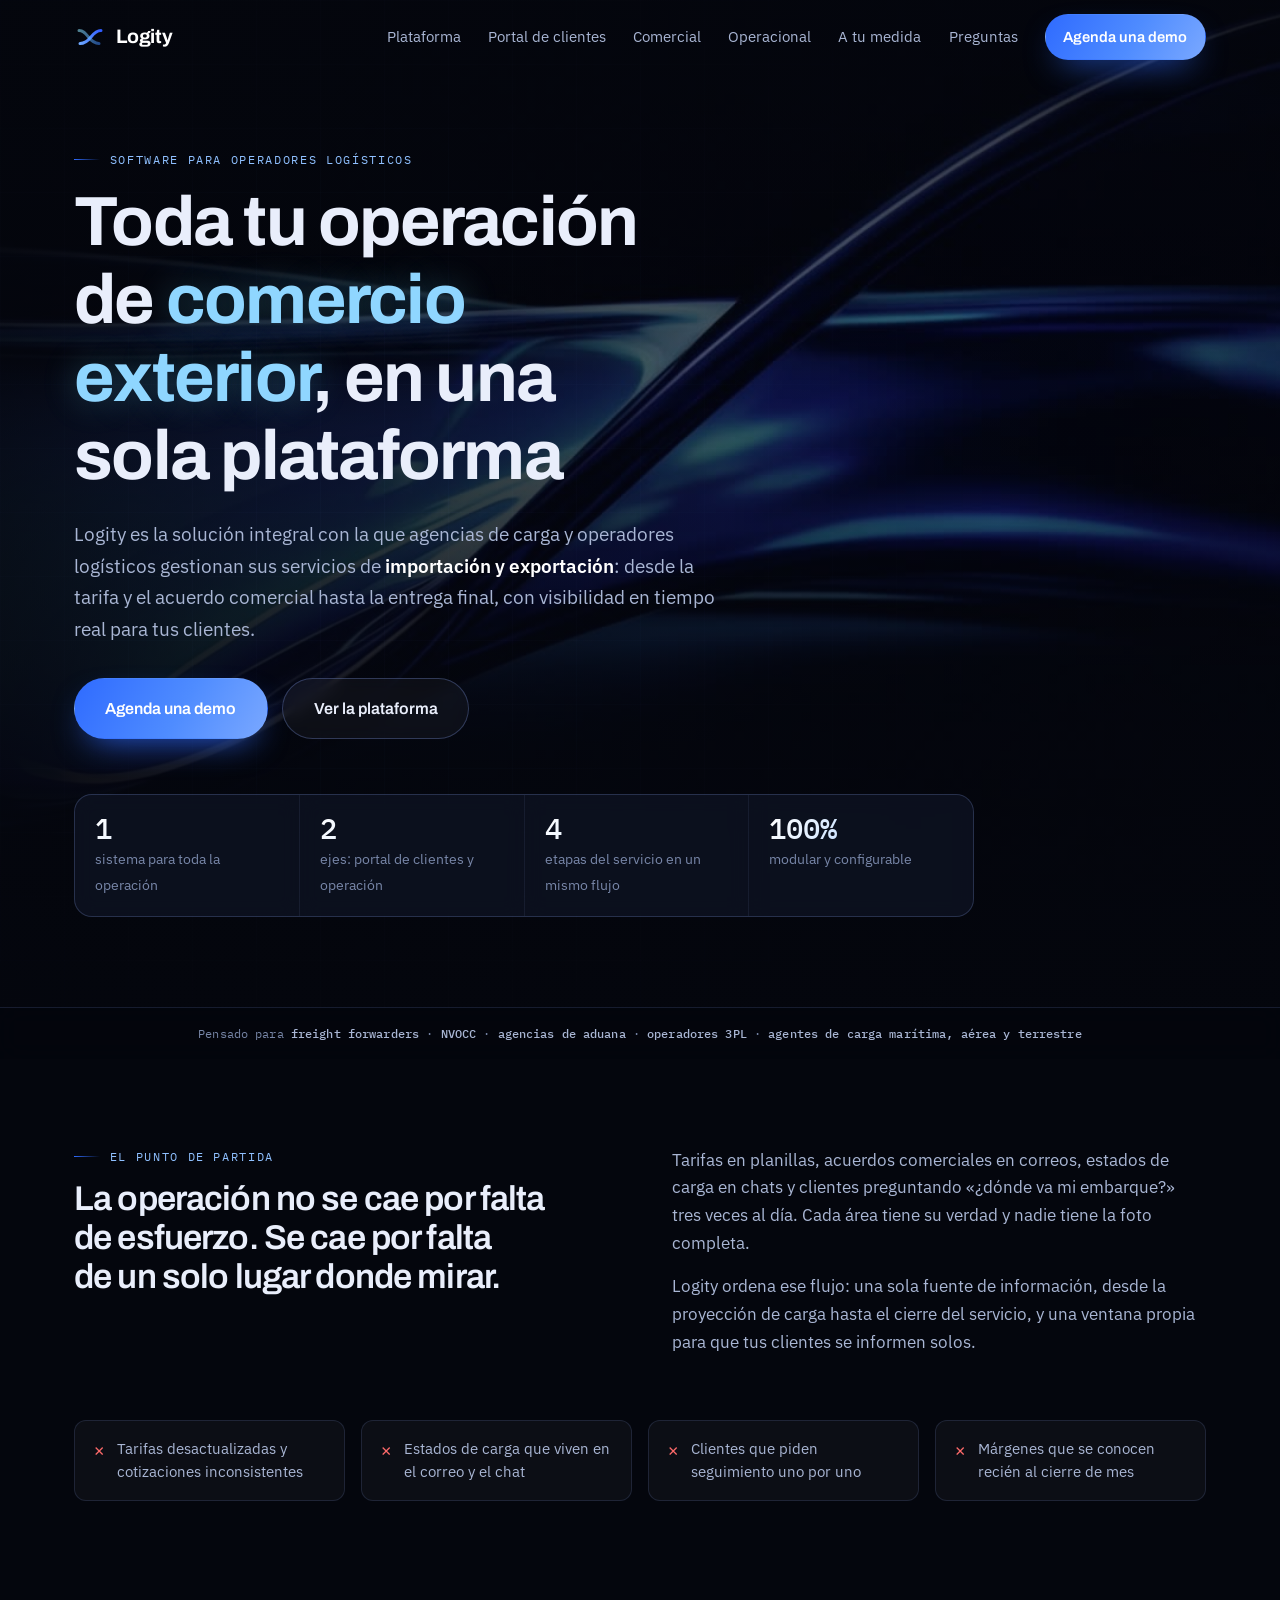
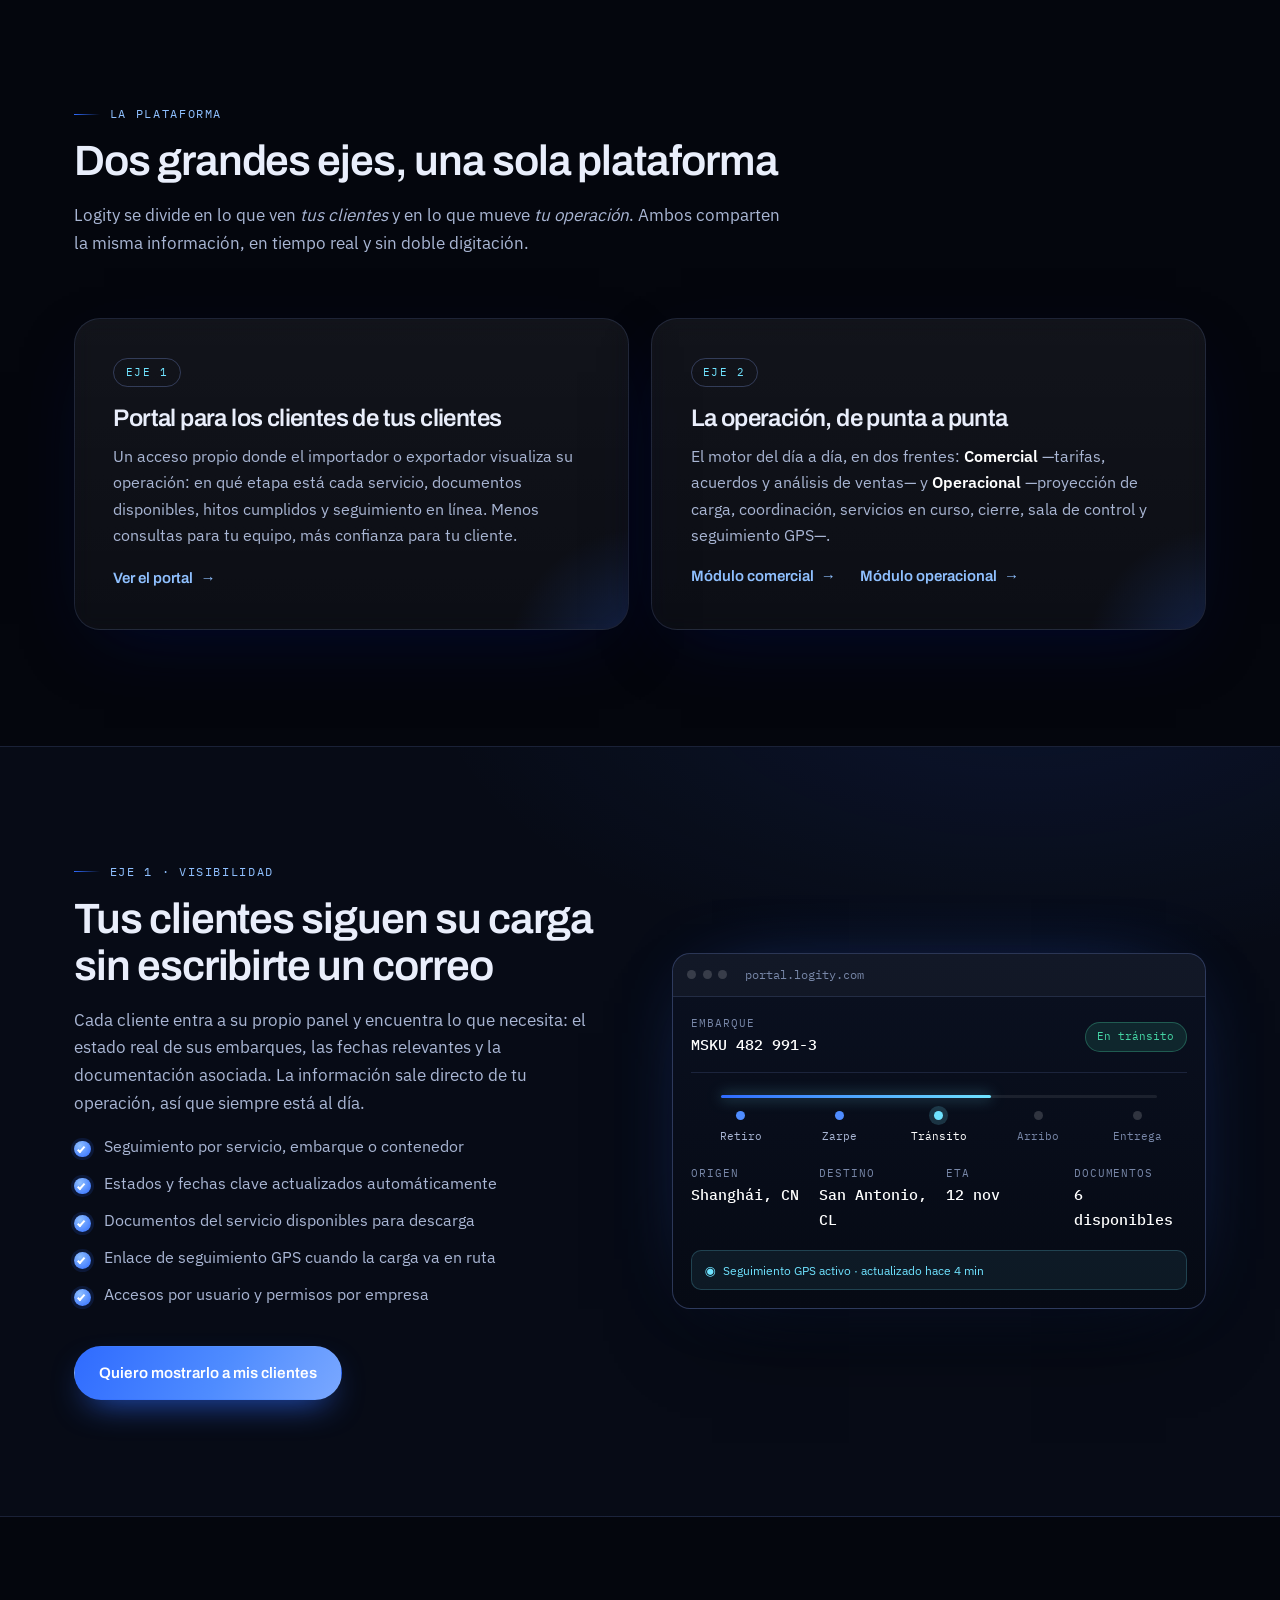
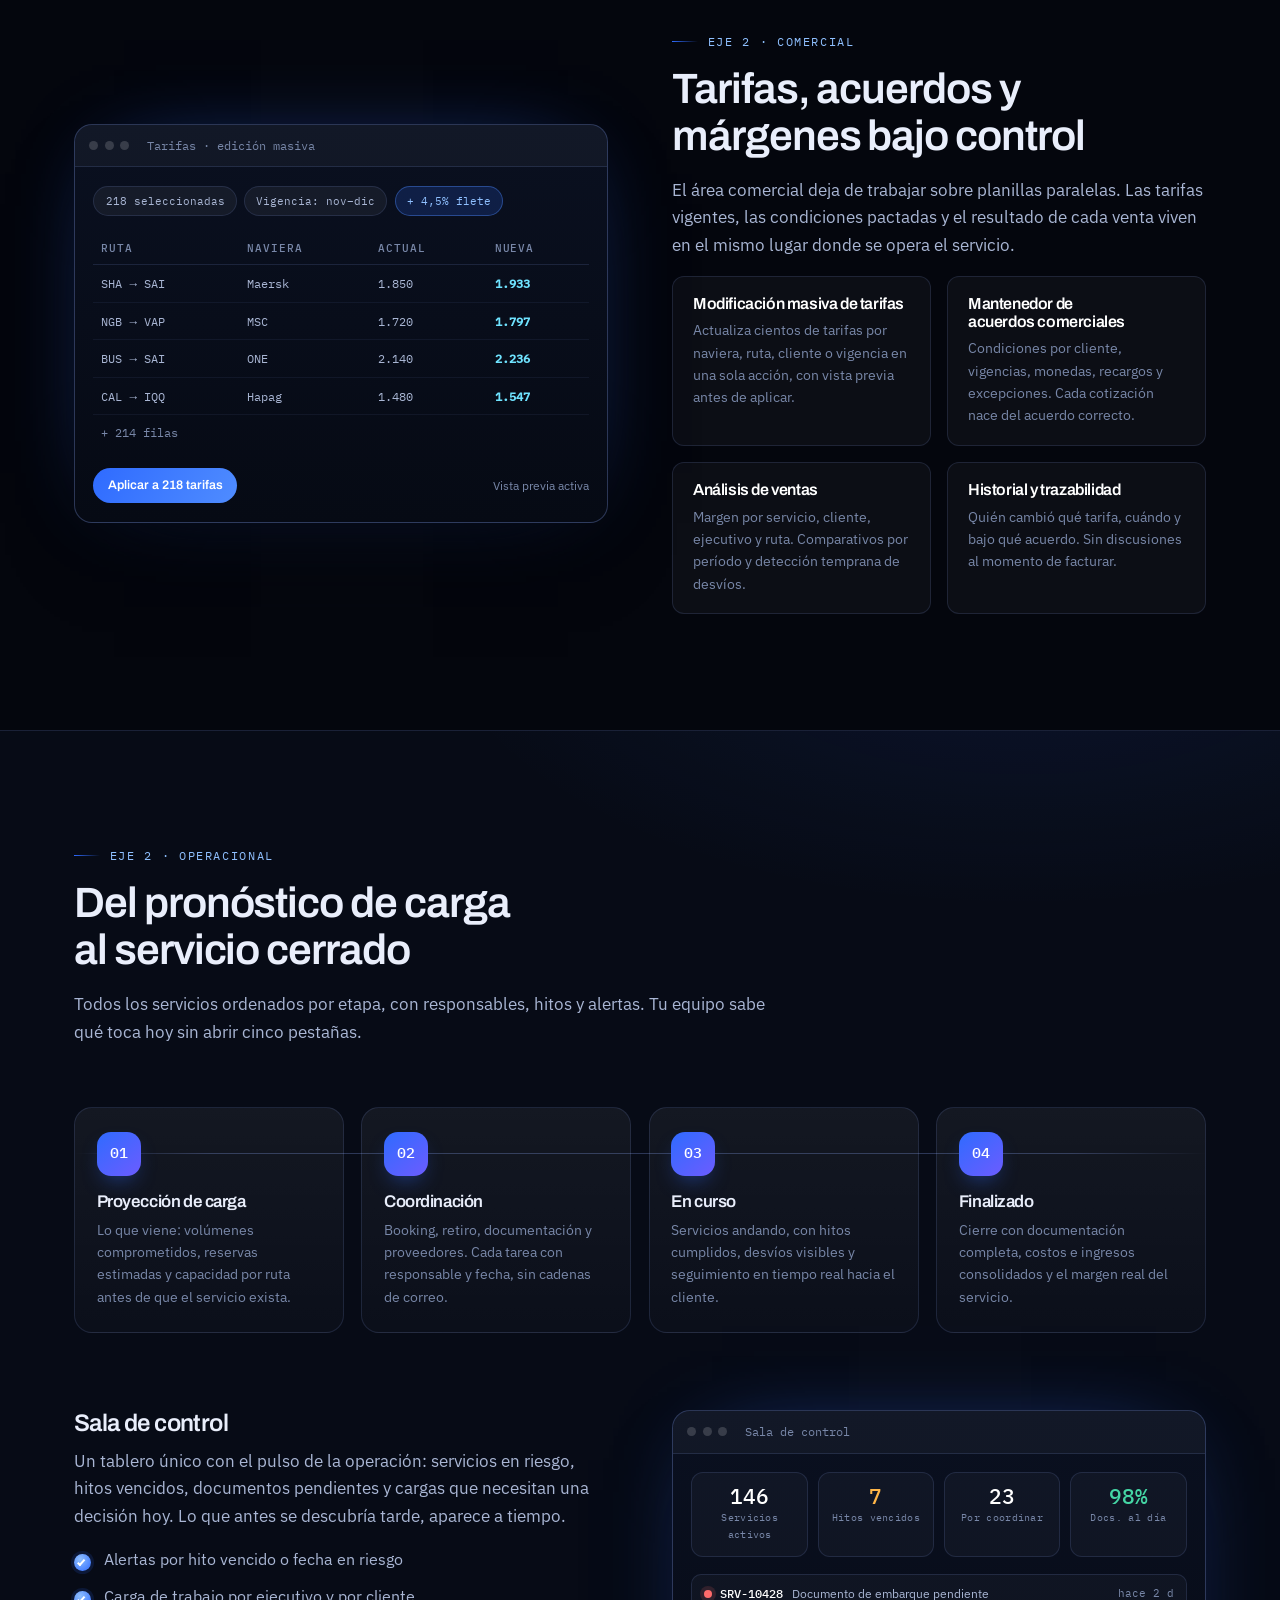
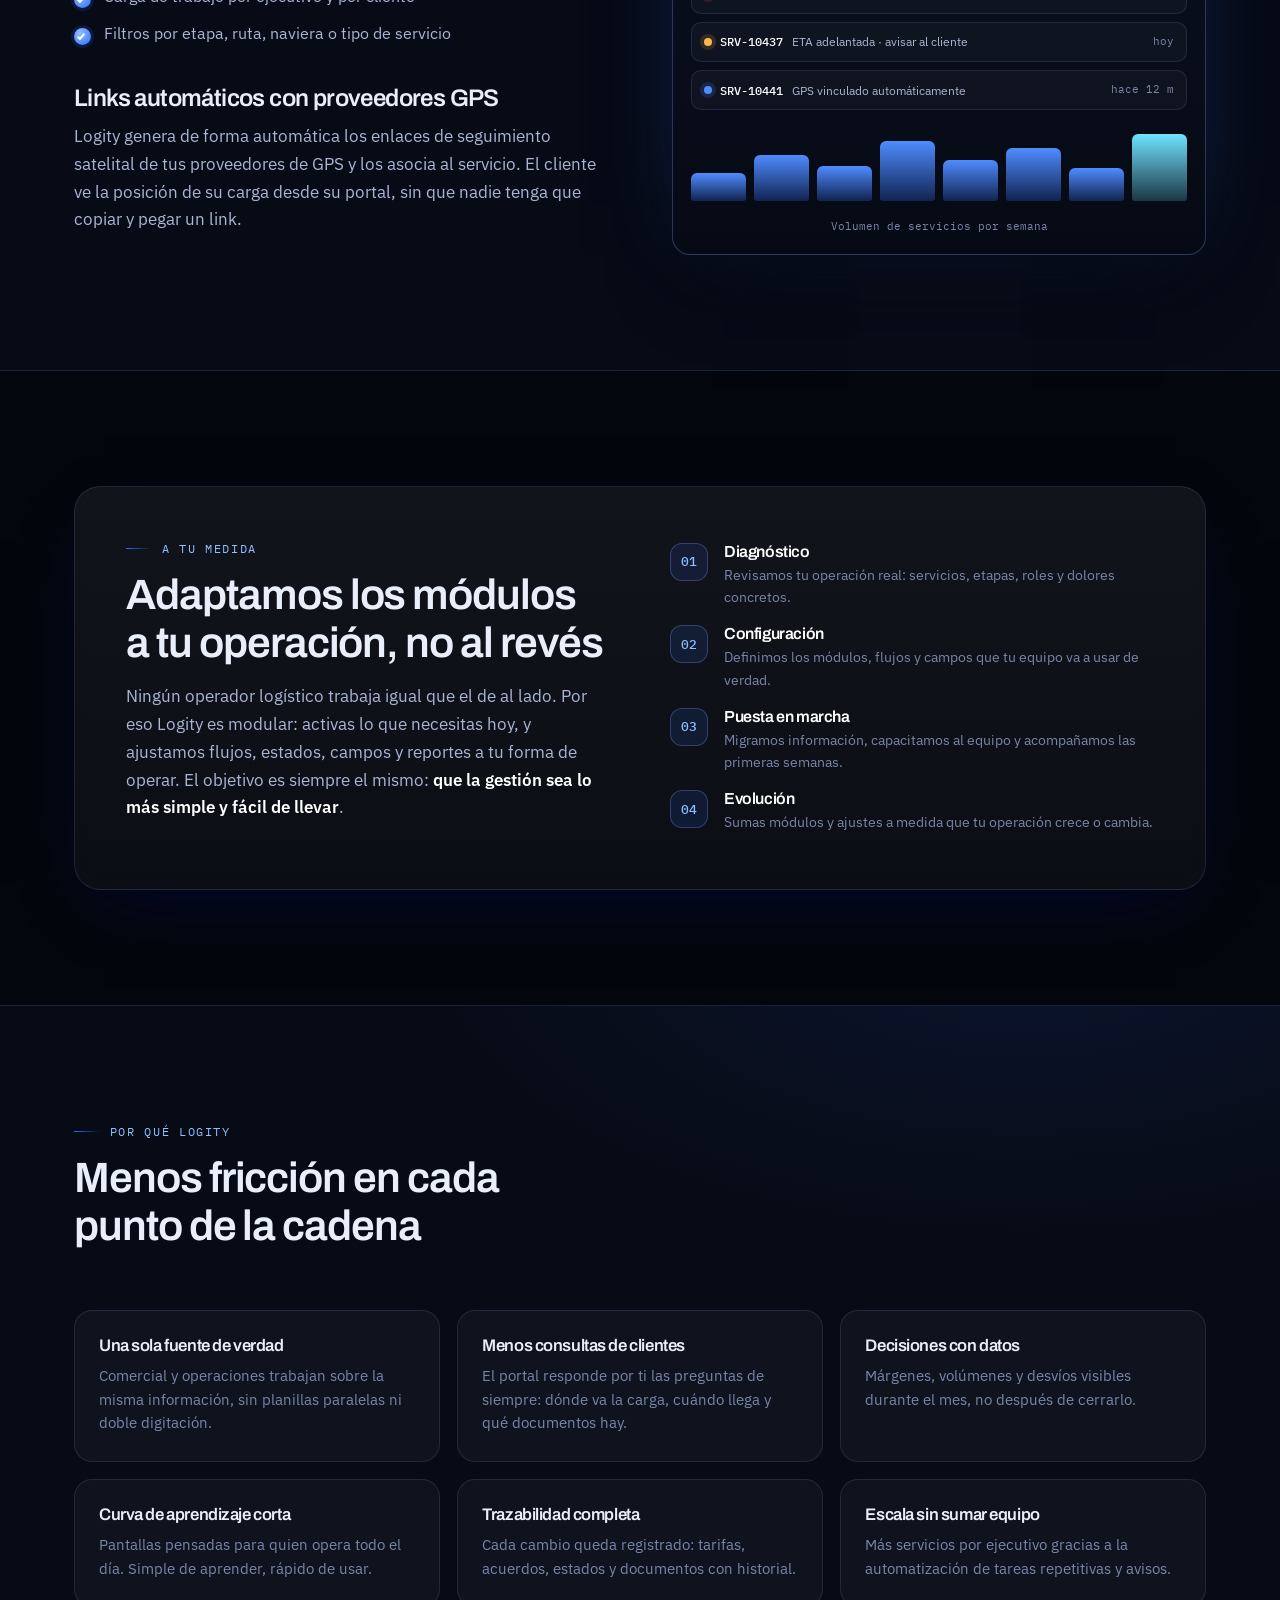
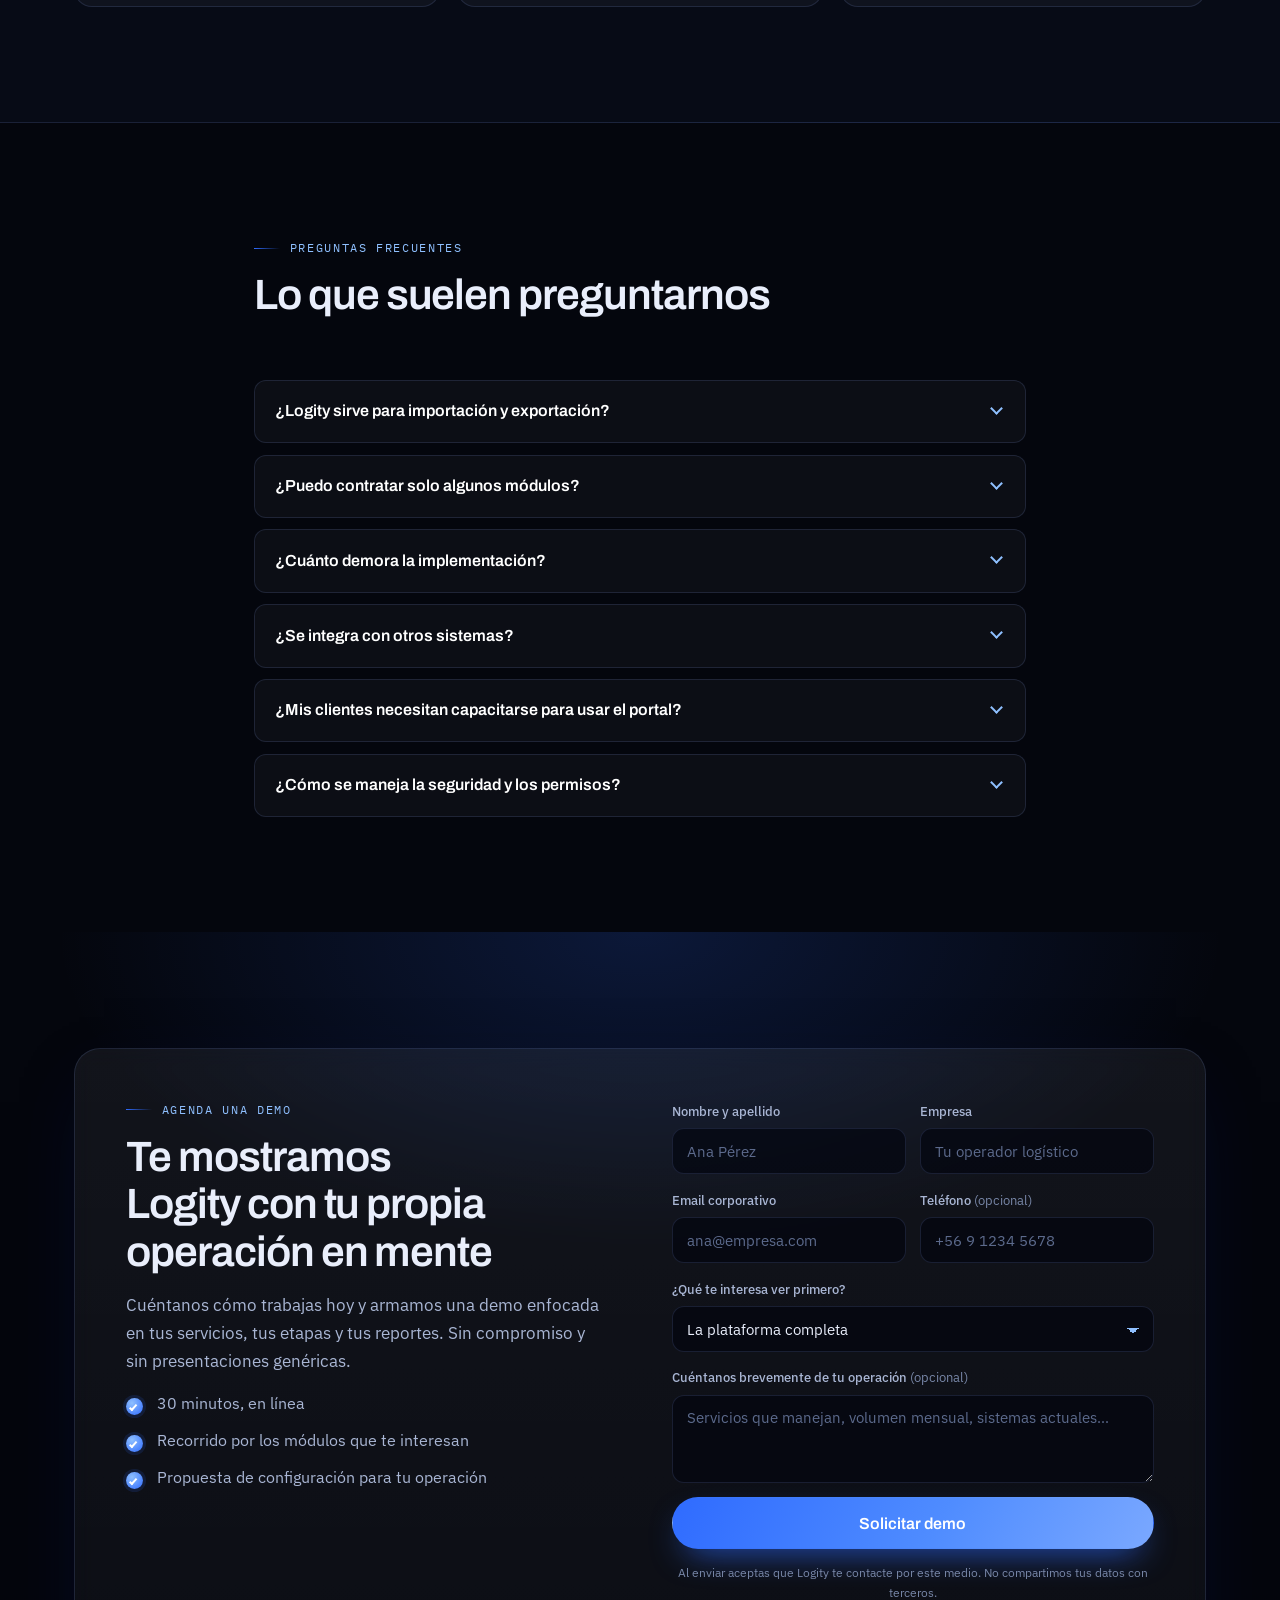
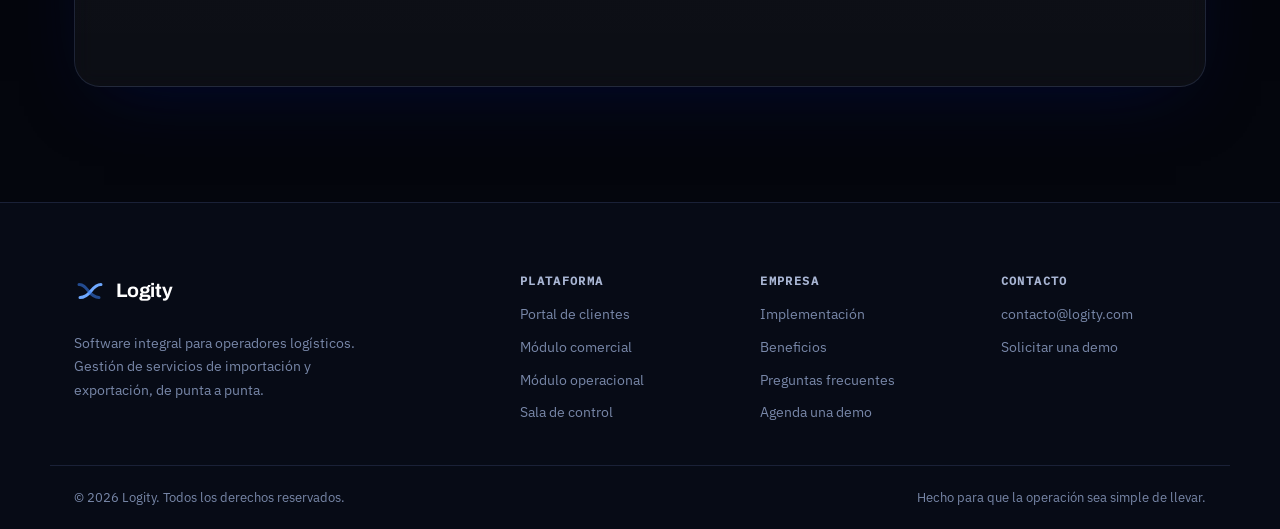
==== logity-landing.html @ 3e44c928 "Sistema tipográfico propio y build de un solo archivo - Reemplaza Space Grotesk/Inter por Archivo (t" ====
<!DOCTYPE html>
<html lang="es">
<head>
<meta charset="utf-8" />
<meta name="viewport" content="width=device-width, initial-scale=1" />
<title>Logity — Software integral para operadores logísticos</title>
<meta name="description" content="Logity es el software que centraliza la operación de importación y exportación de operadores logísticos: módulo comercial, operacional, sala de control y portal de seguimiento para tus clientes. Modular y adaptado a tu forma de trabajar." />
<meta name="theme-color" content="#05070f" />
<link rel="icon" href="[data-uri]" type="image/svg+xml" />
<link rel="canonical" href="https://logity.com/" />

<!-- Open Graph -->
<meta property="og:type" content="website" />
<meta property="og:locale" content="es_ES" />
<meta property="og:title" content="Logity — Software integral para operadores logísticos" />
<meta property="og:description" content="Centraliza tu operación de importación y exportación: comercial, operacional, sala de control y portal para tus clientes. Módulos que se adaptan a tu operación." />
<meta property="og:image" content="[data-uri]" />
<meta name="twitter:card" content="summary_large_image" />
<style>
/* ---------- tipografías (self-hosted, sin dependencias externas) ----------
   Archivo: grotesca de señalética — títulos.
   IBM Plex Sans: cuerpo, legible en pantallas densas de operación.
   IBM Plex Mono: datos operativos (tarifas, folios, KPIs).
   -------------------------------------------------------------------- */
@font-face{
  font-family:'Archivo'; font-style:normal; font-weight:400 800; font-display:swap;
  src:url([data-uri]) format('woff2');
  unicode-range:U+0000-00FF, U+0131, U+0152-0153, U+02BB-02BC, U+02C6, U+02DA, U+02DC, U+0304, U+0308, U+0329, U+2000-206F, U+20AC, U+2122, U+2191, U+2193, U+2212, U+2215, U+FEFF, U+FFFD;
}
@font-face{
  font-family:'IBM Plex Sans VF'; font-style:normal; font-weight:100 700; font-display:swap;
  src:url([data-uri]) format('woff2');
  unicode-range:U+0000-00FF, U+0131, U+0152-0153, U+02BB-02BC, U+02C6, U+02DA, U+02DC, U+0304, U+0308, U+0329, U+2000-206F, U+20AC, U+2122, U+2191, U+2193, U+2212, U+2215, U+FEFF, U+FFFD;
}
@font-face{
  font-family:'IBM Plex Mono'; font-style:normal; font-weight:400; font-display:swap;
  src:url([data-uri]) format('woff2');
  unicode-range:U+0000-00FF, U+0131, U+0152-0153, U+02BB-02BC, U+02C6, U+02DA, U+02DC, U+0304, U+0308, U+0329, U+2000-206F, U+20AC, U+2122, U+2191, U+2193, U+2212, U+2215, U+FEFF, U+FFFD;
}
@font-face{
  font-family:'IBM Plex Mono'; font-style:normal; font-weight:500; font-display:swap;
  src:url([data-uri]) format('woff2');
  unicode-range:U+0000-00FF, U+0131, U+0152-0153, U+02BB-02BC, U+02C6, U+02DA, U+02DC, U+0304, U+0308, U+0329, U+2000-206F, U+20AC, U+2122, U+2191, U+2193, U+2212, U+2215, U+FEFF, U+FFFD;
}

/* =========================================================
   Logity — landing page
   Paleta tomada del video hero: azul eléctrico sobre negro
   ========================================================= */

:root{
  --bg:            #04060d;
  --bg-alt:        #070b16;
  --surface:       rgba(255,255,255,.035);
  --surface-2:     rgba(255,255,255,.06);
  --line:          rgba(140,170,255,.14);
  --line-strong:   rgba(140,170,255,.28);

  --text:          #e9eefb;
  --text-soft:     #a9b6d4;
  --text-dim:      #7887a8;

  --blue:          #2f6bff;
  --blue-bright:   #4f8cff;
  --blue-light:    #8fc0ff;
  --cyan:          #6fe3ff;
  --violet:        #6c5cff;

  --ok:            #45d6a5;
  --warn:          #ffb648;
  --danger:        #ff6b6b;

  --radius:        18px;
  --radius-sm:     12px;
  --radius-lg:     26px;

  --shadow:        0 24px 70px -30px rgba(0,10,60,.9);
  --glow:          0 0 60px -12px rgba(47,107,255,.55);

  --maxw:          1180px;
  --ff-display:    "Archivo", "Helvetica Neue", Arial, sans-serif;
  --ff-body:       "IBM Plex Sans VF", "IBM Plex Sans", system-ui, -apple-system, "Segoe UI", sans-serif;
  --ff-mono:       "IBM Plex Mono", ui-monospace, SFMono-Regular, Menlo, monospace;
}

*,*::before,*::after{ box-sizing:border-box; }

html{ scroll-behavior:smooth; scroll-padding-top:90px; -webkit-text-size-adjust:100%; }

body{
  margin:0;
  font-family:var(--ff-body);
  font-size:16px;
  line-height:1.65;
  color:var(--text);
  background:var(--bg);
  overflow-x:hidden;
  -webkit-font-smoothing:antialiased;
}

img,svg,video{ max-width:100%; display:block; }

a{ color:inherit; text-decoration:none; }

h1,h2,h3,h4{ font-family:var(--ff-display); line-height:1.12; margin:0; letter-spacing:-.025em; font-weight:600; text-wrap:balance; }

p{ margin:0 0 1rem; }

strong{ color:#fff; font-weight:600; }

::selection{ background:rgba(47,107,255,.45); color:#fff; }

.skip-link{
  position:absolute; left:-9999px; top:0; z-index:200;
  background:var(--blue); color:#fff; padding:.7rem 1.1rem; border-radius:0 0 10px 0;
}
.skip-link:focus{ left:0; }

:focus-visible{ outline:2px solid var(--blue-bright); outline-offset:3px; border-radius:6px; }

/* ---------- layout ---------- */
.container{ width:100%; max-width:var(--maxw); margin-inline:auto; padding-inline:24px; }
.container--narrow{ max-width:820px; }

.section{ padding:clamp(72px,9vw,124px) 0; position:relative; }
.section--tight{ padding-block:clamp(56px,7vw,88px); }
.section--alt{ background:
    radial-gradient(1000px 500px at 80% -10%, rgba(47,107,255,.10), transparent 60%),
    var(--bg-alt);
  border-block:1px solid var(--line);
}

.section__head{ max-width:720px; margin-bottom:clamp(36px,5vw,60px); }
.section__sub{ color:var(--text-soft); font-size:1.06rem; margin:0; }

.eyebrow{
  font-family:var(--ff-mono);
  font-size:.74rem; letter-spacing:.14em; text-transform:uppercase;
  color:var(--blue-light); margin:0 0 .9rem;
  display:flex; align-items:center; gap:.6rem;
}
.eyebrow::before{
  content:""; width:26px; height:1px;
  background:linear-gradient(90deg,var(--blue),transparent);
}

.h2{ font-size:clamp(1.75rem,3.4vw,2.65rem); margin-bottom:1rem; }
.h3{ font-size:clamp(1.2rem,2vw,1.5rem); margin-bottom:.7rem; }
.h3.mt{ margin-top:2.4rem; }

.lead{ color:var(--text-soft); font-size:1.05rem; }

/* Color sólido a propósito: el degradado con background-clip:text se corta
   en la última letra cuando el texto salta de línea (Chromium). */
.grad{ color:#8fd6ff; text-shadow:0 0 34px rgba(111,227,255,.28); }

.card{
  background:linear-gradient(180deg,var(--surface-2),var(--surface));
  border:1px solid var(--line);
  border-radius:var(--radius-lg);
  box-shadow:var(--shadow);
  backdrop-filter:blur(10px);
}

/* ---------- buttons ---------- */
.btn{
  --btn-bg:transparent;
  display:inline-flex; align-items:center; justify-content:center; gap:.5rem;
  font-family:var(--ff-display); font-weight:600; font-size:.95rem;
  padding:.85rem 1.5rem; border-radius:999px; border:1px solid transparent;
  cursor:pointer; transition:transform .18s ease, box-shadow .25s ease, background .25s ease, border-color .25s ease;
  white-space:nowrap;
}
.btn--lg{ padding:1.02rem 1.9rem; font-size:1rem; }
.btn--sm{ padding:.6rem 1.1rem; font-size:.86rem; }
.btn--block{ width:100%; }

.btn--primary{
  background:linear-gradient(120deg,var(--blue) 0%,var(--blue-bright) 55%,#7aa8ff 100%);
  color:#fff; box-shadow:0 14px 34px -14px rgba(47,107,255,.9);
}
.btn--primary:hover{ transform:translateY(-2px); box-shadow:0 20px 44px -14px rgba(79,140,255,1); }

.btn--ghost{
  background:rgba(255,255,255,.04); color:var(--text);
  border-color:var(--line-strong); backdrop-filter:blur(8px);
}
.btn--ghost:hover{ background:rgba(255,255,255,.09); transform:translateY(-2px); }

.link-arrow{
  font-family:var(--ff-display); font-weight:600; font-size:.94rem;
  color:var(--blue-light); display:inline-flex; align-items:center; gap:.45rem;
}
.link-arrow span{ transition:transform .2s ease; }
.link-arrow:hover span{ transform:translateX(4px); }

/* ---------- nav ---------- */
.nav{
  position:fixed; inset:0 0 auto 0; z-index:100;
  transition:background .3s ease, border-color .3s ease, backdrop-filter .3s ease;
  border-bottom:1px solid transparent;
}
.nav.is-stuck{
  background:rgba(4,6,13,.82);
  backdrop-filter:blur(16px) saturate(140%);
  border-bottom-color:var(--line);
}
.nav__inner{ display:flex; align-items:center; justify-content:space-between; height:74px; gap:1.5rem; }

.brand{ display:inline-flex; align-items:center; gap:.6rem; font-family:var(--ff-display); font-weight:700; font-size:1.22rem; letter-spacing:-.02em; }
.brand__mark{ width:32px; height:32px; display:block; }
.brand__mark svg{ width:100%; height:100%; }
.brand__name{ color:#fff; }

.nav__links{ display:flex; align-items:center; gap:1.7rem; }
.nav__links a{ font-size:.92rem; color:var(--text-soft); transition:color .2s ease; }
.nav__links a:hover{ color:#fff; }
.nav__links .nav__cta{ color:#fff; }

.nav__toggle{
  display:none; width:44px; height:44px; border:1px solid var(--line-strong);
  border-radius:12px; background:rgba(255,255,255,.04); cursor:pointer;
  flex-direction:column; justify-content:center; align-items:center; gap:5px;
}
.nav__toggle span{ width:18px; height:2px; background:var(--text); border-radius:2px; transition:transform .25s ease, opacity .2s ease; }
.nav__toggle[aria-expanded="true"] span:nth-child(1){ transform:translateY(7px) rotate(45deg); }
.nav__toggle[aria-expanded="true"] span:nth-child(2){ opacity:0; }
.nav__toggle[aria-expanded="true"] span:nth-child(3){ transform:translateY(-7px) rotate(-45deg); }

/* ---------- hero ---------- */
.hero{ position:relative; min-height:100svh; display:flex; flex-direction:column; justify-content:center; padding:150px 0 0; overflow:hidden; }
.hero__media{ position:absolute; inset:0; z-index:0; }
.hero__video{ width:100%; height:100%; object-fit:cover; opacity:.92; }
.hero__scrim{
  position:absolute; inset:0;
  background:
    linear-gradient(180deg, rgba(4,6,13,.80) 0%, rgba(4,6,13,.30) 34%, rgba(4,6,13,.74) 76%, var(--bg) 100%),
    linear-gradient(90deg, rgba(4,6,13,.88) 0%, rgba(4,6,13,.55) 42%, rgba(4,6,13,.20) 78%, rgba(4,6,13,.45) 100%);
}
.hero__grid{
  position:absolute; inset:0; opacity:.25;
  background-image:
    linear-gradient(rgba(140,170,255,.09) 1px, transparent 1px),
    linear-gradient(90deg, rgba(140,170,255,.09) 1px, transparent 1px);
  background-size:64px 64px;
  mask-image:radial-gradient(circle at 30% 45%, #000 0%, transparent 72%);
  -webkit-mask-image:radial-gradient(circle at 30% 45%, #000 0%, transparent 72%);
}
.hero__inner{ position:relative; z-index:1; padding-bottom:clamp(48px,7vw,90px); }

.hero__title{
  font-size:clamp(2.4rem,5.6vw,4.35rem);
  max-width:16ch; margin-bottom:1.4rem; font-weight:700;
}
.hero__sub{ color:var(--text-soft); font-size:clamp(1.02rem,1.5vw,1.2rem); max-width:60ch; margin-bottom:2.1rem; }
.hero__cta{ display:flex; flex-wrap:wrap; gap:.9rem; margin-bottom:3.4rem; }

.hero__stats{
  list-style:none; margin:0; padding:0;
  display:grid; grid-template-columns:repeat(4,minmax(0,1fr)); gap:1px;
  background:var(--line); border:1px solid var(--line);
  border-radius:var(--radius); overflow:hidden; max-width:900px;
}
.hero__stats li{ background:rgba(6,9,20,.62); backdrop-filter:blur(8px); padding:1.15rem 1.25rem; }
.hero__stats strong{
  display:block; font-family:var(--ff-mono); font-weight:500; font-size:1.8rem; line-height:1.1;
  font-variant-numeric:tabular-nums;
  background:linear-gradient(120deg,#fff,var(--blue-light));
  -webkit-background-clip:text; background-clip:text; color:transparent;
}
.hero__stats span{ font-size:.86rem; color:var(--text-dim); }

.hero__marquee{
  position:relative; z-index:1; border-top:1px solid var(--line);
  background:rgba(4,6,13,.7); backdrop-filter:blur(12px); padding:.95rem 0;
}
.hero__marquee p{ margin:0; font-family:var(--ff-mono); font-size:.78rem; color:var(--text-dim); text-align:center; letter-spacing:.01em; }
.hero__marquee strong{ color:var(--text-soft); font-weight:500; }

/* ---------- problema ---------- */
.split{ display:grid; grid-template-columns:1fr 1fr; gap:clamp(28px,5vw,64px); align-items:start; }
.split__left .h2{ font-size:clamp(1.5rem,2.7vw,2.15rem); }

.painpoints{
  list-style:none; margin:3rem 0 0; padding:0;
  display:grid; grid-template-columns:repeat(auto-fit,minmax(230px,1fr)); gap:1rem;
}
.painpoints li{
  display:flex; gap:.75rem; align-items:flex-start;
  padding:1.05rem 1.15rem; border:1px solid var(--line); border-radius:var(--radius-sm);
  background:var(--surface); color:var(--text-soft); font-size:.94rem; line-height:1.5;
}
.painpoints__x{ color:var(--danger); font-size:.85rem; margin-top:.2rem; flex-shrink:0; }

/* ---------- pillars ---------- */
.pillars{ display:grid; grid-template-columns:repeat(2,1fr); gap:1.4rem; }
.pillar{ padding:clamp(1.6rem,3vw,2.4rem); position:relative; overflow:hidden; }
.pillar::after{
  content:""; position:absolute; inset:auto -30% -60% auto; width:300px; height:300px;
  background:radial-gradient(circle,rgba(47,107,255,.25),transparent 65%); pointer-events:none;
}
.pillar__tag{
  display:inline-block; font-family:var(--ff-mono); font-size:.7rem; letter-spacing:.14em;
  text-transform:uppercase; color:var(--cyan); border:1px solid var(--line-strong);
  padding:.28rem .7rem; border-radius:999px; margin-bottom:1.1rem;
}
.pillar p{ color:var(--text-soft); }
.pillar__links{ display:flex; flex-wrap:wrap; gap:1.5rem; }

/* ---------- feature blocks ---------- */
.feature{ display:grid; grid-template-columns:1fr 1fr; gap:clamp(32px,5vw,72px); align-items:center; }
.feature--reverse .feature__copy{ order:2; }
.feature--top{ align-items:start; margin-top:clamp(48px,6vw,80px); }
.feature__copy .btn{ margin-top:.6rem; }

.checklist{ list-style:none; margin:0 0 1.8rem; padding:0; display:grid; gap:.7rem; }
.checklist li{ position:relative; padding-left:1.9rem; color:var(--text-soft); font-size:.98rem; }
.checklist li::before{
  content:""; position:absolute; left:0; top:.45em; width:1.05rem; height:1.05rem; border-radius:50%;
  background:radial-gradient(circle at 35% 30%, var(--blue-light), var(--blue));
  box-shadow:0 0 0 3px rgba(47,107,255,.14);
}
.checklist li::after{
  content:""; position:absolute; left:.32rem; top:.72em; width:.28rem; height:.52rem;
  border:solid #fff; border-width:0 2px 2px 0; transform:rotate(42deg);
}

.minicards{ display:grid; grid-template-columns:repeat(2,1fr); gap:1rem; }
.minicard{ padding:1.15rem 1.25rem; border:1px solid var(--line); border-radius:var(--radius-sm); background:var(--surface); transition:border-color .25s ease, transform .25s ease; }
.minicard:hover{ border-color:var(--line-strong); transform:translateY(-3px); }
.minicard h4{ font-size:1rem; margin-bottom:.4rem; color:#fff; }
.minicard p{ margin:0; font-size:.9rem; color:var(--text-dim); line-height:1.55; }

/* ---------- pipeline ---------- */
.pipeline{
  list-style:none; margin:0; padding:0;
  display:grid; grid-template-columns:repeat(4,1fr); gap:1.1rem; position:relative;
}
.pipeline::before{
  content:""; position:absolute; left:0; right:0; top:46px; height:1px;
  background:linear-gradient(90deg,transparent,var(--line-strong) 12%,var(--line-strong) 88%,transparent);
}
.pipeline__step{
  position:relative; padding:1.5rem 1.35rem; border:1px solid var(--line); border-radius:var(--radius);
  background:linear-gradient(180deg,rgba(255,255,255,.055),rgba(255,255,255,.02));
  transition:transform .25s ease, border-color .25s ease, box-shadow .3s ease;
}
.pipeline__step:hover{ transform:translateY(-4px); border-color:var(--line-strong); box-shadow:var(--glow); }
.pipeline__num{
  display:inline-flex; align-items:center; justify-content:center;
  width:44px; height:44px; border-radius:14px; margin-bottom:1rem;
  font-family:var(--ff-mono); font-weight:500; font-size:.92rem; color:#fff;
  background:linear-gradient(140deg,var(--blue),var(--violet));
  box-shadow:0 10px 24px -12px rgba(47,107,255,.95);
}
.pipeline__step h3{ font-size:1.06rem; margin-bottom:.5rem; }
.pipeline__step p{ margin:0; font-size:.9rem; color:var(--text-dim); line-height:1.55; }

/* ---------- mockups ---------- */
.mock{
  border:1px solid var(--line-strong); border-radius:var(--radius);
  background:linear-gradient(180deg,#0a1020,#060a14);
  box-shadow:0 40px 90px -40px rgba(0,0,0,.95), 0 0 90px -50px rgba(47,107,255,.9);
  overflow:hidden; font-size:.86rem;
}
.mock__bar{
  display:flex; align-items:center; gap:.4rem; padding:.7rem .9rem;
  border-bottom:1px solid var(--line); background:rgba(255,255,255,.03);
}
.mock__bar span{ width:9px; height:9px; border-radius:50%; background:rgba(255,255,255,.16); }
.mock__bar p{ margin:0 0 0 .7rem; font-size:.74rem; color:var(--text-dim); font-family:var(--ff-mono); }
.mock__body{ padding:1.15rem; display:grid; gap:1.05rem; }
.mock__label{ margin:0; font-family:var(--ff-mono); font-size:.68rem; letter-spacing:.09em; text-transform:uppercase; color:var(--text-dim); }
.mock__value{ margin:0; font-family:var(--ff-mono); font-weight:500; font-size:.94rem; color:#fff; font-variant-numeric:tabular-nums; }
.mock__row{ display:flex; align-items:center; justify-content:space-between; gap:1rem; }
.mock__row--head{ padding-bottom:.9rem; border-bottom:1px solid var(--line); }
.mock__grid{ display:grid; grid-template-columns:repeat(4,1fr); gap:.9rem; }
.mock__note{
  display:flex; align-items:center; gap:.5rem; font-size:.78rem; color:var(--cyan);
  background:rgba(111,227,255,.07); border:1px solid rgba(111,227,255,.2);
  padding:.55rem .75rem; border-radius:10px;
}
.mock__caption{ margin:0; font-family:var(--ff-mono); font-size:.68rem; color:var(--text-dim); text-align:center; }

.chip{ font-size:.7rem; padding:.3rem .7rem; border-radius:999px; font-family:var(--ff-mono); white-space:nowrap; }
.chip--live{ background:rgba(69,214,165,.12); color:var(--ok); border:1px solid rgba(69,214,165,.3); }
.chip--soft{ background:rgba(255,255,255,.05); color:var(--text-soft); border:1px solid var(--line); }
.chip--action{ background:rgba(47,107,255,.18); color:var(--blue-light); border:1px solid rgba(79,140,255,.4); }

/* tracker */
.track{ padding:.3rem 0 .2rem; }
.track__line{ height:3px; border-radius:3px; background:rgba(255,255,255,.08); margin:0 6% .8rem; position:relative; }
.track__line i{
  position:absolute; inset:0 auto 0 0; width:var(--p); border-radius:3px;
  background:linear-gradient(90deg,var(--blue),var(--cyan));
  box-shadow:0 0 14px rgba(111,227,255,.6);
}
.track__steps{ list-style:none; margin:0; padding:0; display:grid; grid-template-columns:repeat(5,1fr); text-align:center; font-family:var(--ff-mono); font-size:.7rem; color:var(--text-dim); }
.track__steps b{ display:block; width:9px; height:9px; margin:0 auto .45rem; border-radius:50%; background:rgba(255,255,255,.16); }
.track__steps .is-done b{ background:var(--blue-bright); }
.track__steps .is-done{ color:var(--text-soft); }
.track__steps .is-now b{ background:var(--cyan); box-shadow:0 0 0 5px rgba(111,227,255,.18); }
.track__steps .is-now{ color:#fff; }

/* tabla de tarifas */
.rates__toolbar{ display:flex; flex-wrap:wrap; gap:.45rem; }
.rates{ width:100%; border-collapse:collapse; font-family:var(--ff-mono); font-size:.78rem; font-variant-numeric:tabular-nums; }
.rates th{ text-align:left; font-weight:500; font-size:.7rem; letter-spacing:.08em; text-transform:uppercase; color:var(--text-dim); padding:.4rem .5rem; border-bottom:1px solid var(--line); }
.rates td{ padding:.5rem; border-bottom:1px solid rgba(140,170,255,.07); color:var(--text-soft); font-variant-numeric:tabular-nums; }
.rates .up{ color:var(--cyan); font-weight:600; }
.rates .is-muted td{ color:var(--text-dim); font-size:.76rem; border-bottom:0; }
.rates__foot{ display:flex; align-items:center; justify-content:space-between; font-size:.78rem; }
.rates__foot span{ background:linear-gradient(120deg,var(--blue),var(--blue-bright)); color:#fff; padding:.45rem .9rem; border-radius:999px; font-family:var(--ff-display); font-weight:600; }
.rates__foot em{ color:var(--text-dim); font-style:normal; }

/* sala de control */
.kpis{ display:grid; grid-template-columns:repeat(4,1fr); gap:.6rem; }
.kpi{ padding:.75rem .6rem; border:1px solid var(--line); border-radius:12px; background:rgba(255,255,255,.03); text-align:center; }
.kpi__n{ margin:0; font-family:var(--ff-mono); font-weight:500; font-size:1.3rem; color:#fff; line-height:1.2; font-variant-numeric:tabular-nums; }
.kpi__n--warn{ color:var(--warn); }
.kpi__n--ok{ color:var(--ok); }
.kpi__l{ margin:0; font-family:var(--ff-mono); font-size:.64rem; letter-spacing:.03em; color:var(--text-dim); }

.alerts{ list-style:none; margin:0; padding:0; display:grid; gap:.5rem; }
.alerts li{ display:flex; align-items:center; gap:.55rem; font-size:.78rem; color:var(--text-soft); padding:.55rem .7rem; border-radius:10px; background:rgba(255,255,255,.03); border:1px solid var(--line); }
.alerts b{ color:#fff; font-weight:500; font-family:var(--ff-mono); }
.alerts em{ margin-left:auto; font-style:normal; font-family:var(--ff-mono); color:var(--text-dim); font-size:.68rem; }
.dot{ width:8px; height:8px; border-radius:50%; flex-shrink:0; }
.dot--red{ background:var(--danger); box-shadow:0 0 0 4px rgba(255,107,107,.14); }
.dot--amber{ background:var(--warn); box-shadow:0 0 0 4px rgba(255,182,72,.14); }
.dot--blue{ background:var(--blue-bright); box-shadow:0 0 0 4px rgba(79,140,255,.16); }

.bars{ display:flex; align-items:flex-end; gap:.5rem; height:74px; }
.bars i{
  flex:1; height:var(--h); border-radius:6px 6px 3px 3px;
  background:linear-gradient(180deg,var(--blue-bright),rgba(47,107,255,.25));
}
.bars i:last-child{ background:linear-gradient(180deg,var(--cyan),rgba(111,227,255,.2)); }

/* ---------- modular ---------- */
.modular{ padding:clamp(1.8rem,4vw,3.2rem); display:grid; grid-template-columns:1fr 1fr; gap:clamp(28px,5vw,60px); align-items:center; }
.steps{ list-style:none; margin:0; padding:0; display:grid; gap:1.05rem; }
.steps li{ display:flex; gap:1rem; align-items:flex-start; }
.steps span{
  flex-shrink:0; width:38px; height:38px; border-radius:12px;
  display:inline-flex; align-items:center; justify-content:center;
  font-family:var(--ff-mono); font-size:.8rem; font-weight:500; color:var(--blue-light);
  background:rgba(47,107,255,.12); border:1px solid var(--line-strong);
}
.steps h4{ font-size:1rem; margin-bottom:.2rem; color:#fff; }
.steps p{ margin:0; font-size:.9rem; color:var(--text-dim); line-height:1.55; }

/* ---------- beneficios ---------- */
.benefits{ display:grid; grid-template-columns:repeat(3,1fr); gap:1.1rem; }
.benefit{
  padding:1.6rem 1.5rem; border:1px solid var(--line); border-radius:var(--radius);
  background:var(--surface); transition:transform .25s ease, border-color .25s ease, background .25s ease;
}
.benefit:hover{ transform:translateY(-4px); border-color:var(--line-strong); background:var(--surface-2); }
.benefit h3{ font-size:1.05rem; margin-bottom:.5rem; }
.benefit p{ margin:0; color:var(--text-dim); font-size:.93rem; line-height:1.6; }

/* ---------- faq ---------- */
.faq{ display:grid; gap:.7rem; }
.faq details{
  border:1px solid var(--line); border-radius:var(--radius-sm); background:var(--surface);
  padding:0 1.25rem; transition:border-color .25s ease, background .25s ease;
}
.faq details[open]{ border-color:var(--line-strong); background:var(--surface-2); }
.faq summary{
  cursor:pointer; list-style:none; padding:1.1rem 2rem 1.1rem 0; position:relative;
  font-family:var(--ff-display); font-weight:600; font-size:1rem; color:#fff;
}
.faq summary::-webkit-details-marker{ display:none; }
.faq summary::after{
  content:""; position:absolute; right:.25rem; top:1.45rem; width:9px; height:9px;
  border:solid var(--blue-light); border-width:0 2px 2px 0; transform:rotate(45deg);
  transition:transform .25s ease;
}
.faq details[open] summary::after{ transform:rotate(-135deg); }
.faq p{ margin:0 0 1.15rem; color:var(--text-soft); font-size:.96rem; }

/* ---------- demo / form ---------- */
.demo{ position:relative; }
.demo::before{
  content:""; position:absolute; inset:0; pointer-events:none;
  background:radial-gradient(900px 480px at 50% 0%, rgba(47,107,255,.18), transparent 65%);
}
.demo__inner{ position:relative; padding:clamp(1.8rem,4vw,3.2rem); display:grid; grid-template-columns:1fr 1fr; gap:clamp(30px,5vw,64px); align-items:start; }
.demo__copy .checklist{ margin-bottom:0; }

.form{ display:grid; gap:.9rem; }
.form__row{ display:grid; grid-template-columns:1fr 1fr; gap:.9rem; align-items:end; }
.form label{ display:grid; gap:.4rem; font-size:.84rem; color:var(--text-soft); font-weight:500; }
.form .opt{ color:var(--text-dim); font-weight:400; font-style:normal; }
.form input,.form select,.form textarea{
  width:100%; padding:.78rem .9rem; border-radius:12px; font-family:var(--ff-body); font-size:.94rem;
  background:rgba(4,7,16,.7); border:1px solid var(--line); color:var(--text);
  transition:border-color .2s ease, box-shadow .2s ease, background .2s ease;
}
.form input::placeholder,.form textarea::placeholder{ color:#5c6a8c; }
.form input:focus,.form select:focus,.form textarea:focus{
  outline:none; border-color:var(--blue-bright); background:rgba(4,7,16,.95);
  box-shadow:0 0 0 3px rgba(47,107,255,.18);
}
.form select{ appearance:none; background-image:linear-gradient(45deg,transparent 50%,var(--blue-light) 50%),linear-gradient(135deg,var(--blue-light) 50%,transparent 50%); background-position:calc(100% - 20px) 55%, calc(100% - 14px) 55%; background-size:6px 6px, 6px 6px; background-repeat:no-repeat; }
.form textarea{ resize:vertical; min-height:88px; }
.form input.is-invalid,.form textarea.is-invalid{ border-color:var(--danger); box-shadow:0 0 0 3px rgba(255,107,107,.14); }
.form__legal{ margin:0; font-size:.76rem; color:var(--text-dim); text-align:center; }
.form__status{ margin:0; font-size:.88rem; text-align:center; min-height:1.2em; }
.form__status.is-ok{ color:var(--ok); }
.form__status.is-err{ color:var(--danger); }

/* ---------- footer ---------- */
.footer{ border-top:1px solid var(--line); background:var(--bg-alt); padding-top:clamp(48px,6vw,72px); }
.footer__inner{ display:grid; grid-template-columns:2fr 1fr 1fr 1fr; gap:2.2rem; padding-bottom:2.6rem; }
.footer__brand p{ margin:1rem 0 0; color:var(--text-dim); font-size:.9rem; max-width:38ch; }
.footer__col{ display:grid; align-content:start; gap:.55rem; }
.footer__col h4{ font-family:var(--ff-mono); font-size:.72rem; letter-spacing:.12em; text-transform:uppercase; color:var(--text-soft); margin-bottom:.35rem; }
.footer__col a{ color:var(--text-dim); font-size:.9rem; transition:color .2s ease; }
.footer__col a:hover{ color:#fff; }
.footer__bottom{
  display:flex; justify-content:space-between; gap:1rem; flex-wrap:wrap;
  border-top:1px solid var(--line); padding-block:1.3rem;
}
.footer__bottom p{ margin:0; font-size:.8rem; color:var(--text-dim); }

/* ---------- reveal ---------- */
.reveal{ opacity:0; transform:translateY(22px); transition:opacity .7s cubic-bezier(.22,.7,.3,1), transform .7s cubic-bezier(.22,.7,.3,1); }
.reveal.is-visible{ opacity:1; transform:none; }

/* ---------- responsive ---------- */
@media (max-width:1000px){
  .pillars,.feature,.modular,.demo__inner,.split{ grid-template-columns:1fr; }
  .feature--reverse .feature__copy{ order:0; }
  .benefits{ grid-template-columns:repeat(2,1fr); }
  .pipeline{ grid-template-columns:repeat(2,1fr); }
  .pipeline::before{ display:none; }
  .hero__stats{ grid-template-columns:repeat(2,1fr); }
  .footer__inner{ grid-template-columns:1fr 1fr; }
}

@media (max-width:760px){
  .nav__toggle{ display:flex; }
  .nav{ background:rgba(4,6,13,.9); backdrop-filter:blur(14px); border-bottom-color:var(--line); }
  .nav__links{
    position:absolute; top:74px; left:0; right:0;
    flex-direction:column; align-items:stretch; gap:0;
    background:#04060d; border-bottom:1px solid var(--line);
    padding:.5rem 24px 1.2rem; backdrop-filter:blur(18px);
    display:none;
  }
  .nav__links.is-open{ display:flex; }
  .nav__links a{ padding:.85rem 0; border-bottom:1px solid var(--line); font-size:1rem; }
  .nav__links .nav__cta{ margin-top:1rem; border-bottom:0; justify-content:center; }

  .hero{ padding-top:120px; min-height:auto; padding-bottom:0; }
  .hero__title{ max-width:none; }
  .minicards,.form__row,.mock__grid,.kpis{ grid-template-columns:1fr 1fr; }
  .mock__grid,.kpis{ gap:.7rem; }
  .benefits,.pipeline{ grid-template-columns:1fr; }
  .footer__inner{ grid-template-columns:1fr; gap:1.8rem; }
  .footer__bottom{ justify-content:flex-start; }
}

@media (max-width:430px){
  .hero__stats{ grid-template-columns:1fr; }
  .hero__title{ font-size:2.15rem; }
  .hero__sub{ font-size:1rem; }
  .minicards,.form__row{ grid-template-columns:1fr; }
  .btn{ width:100%; }
  .hero__cta{ flex-direction:column; }
}

@media (prefers-reduced-motion:reduce){
  html{ scroll-behavior:auto; }
  *,*::before,*::after{ animation-duration:.01ms !important; transition-duration:.01ms !important; }
  .reveal{ opacity:1; transform:none; }
}

</style>

<script type="application/ld+json">
{
  "@context": "https://schema.org",
  "@type": "SoftwareApplication",
  "name": "Logity",
  "applicationCategory": "BusinessApplication",
  "operatingSystem": "Web",
  "description": "Software SaaS integral para operadores logísticos: gestión de servicios de importación y exportación, módulos comercial y operacional, sala de control y portal de seguimiento para clientes finales.",
  "offers": { "@type": "Offer", "priceCurrency": "USD", "price": "0", "description": "Planes modulares según la operación de cada cliente" }
}
</script>
</head>
<body>

<a class="skip-link" href="#contenido">Saltar al contenido</a>

<!-- ============ NAV ============ -->
<header class="nav" id="nav">
  <div class="container nav__inner">
    <a class="brand" href="#inicio" aria-label="Logity, inicio">
      <span class="brand__mark" aria-hidden="true">
        <svg viewBox="0 0 32 32" fill="none" focusable="false"><path d="M6 22.5c5.4 0 8.3-3.1 11-6.5S22.6 9.5 27 9.5" stroke="url(#g1)" stroke-width="3" stroke-linecap="round"/><path d="M5 9.5c4.4 0 6.3 2.6 9 6s5.6 7 11 7" stroke="url(#g2)" stroke-width="3" stroke-linecap="round" opacity=".55"/><defs><linearGradient id="g1" x1="6" y1="16" x2="27" y2="16" gradientUnits="userSpaceOnUse"><stop stop-color="#6ea8ff"/><stop offset="1" stop-color="#2f5bff"/></linearGradient><linearGradient id="g2" x1="5" y1="16" x2="25" y2="16" gradientUnits="userSpaceOnUse"><stop stop-color="#8ee7ff"/><stop offset="1" stop-color="#3b82f6"/></linearGradient></defs></svg>
      </span>
      <span class="brand__name">Logity</span>
    </a>

    <nav class="nav__links" id="navLinks" aria-label="Navegación principal">
      <a href="#plataforma">Plataforma</a>
      <a href="#portal">Portal de clientes</a>
      <a href="#comercial">Comercial</a>
      <a href="#operacional">Operacional</a>
      <a href="#modular">A tu medida</a>
      <a href="#faq">Preguntas</a>
      <a class="btn btn--sm btn--primary nav__cta" href="#demo">Agenda una demo</a>
    </nav>

    <button class="nav__toggle" id="navToggle" aria-expanded="false" aria-controls="navLinks" aria-label="Abrir menú">
      <span></span><span></span><span></span>
    </button>
  </div>
</header>

<main id="contenido">

<!-- ============ HERO ============ -->
<section class="hero" id="inicio">
  <div class="hero__media" aria-hidden="true">
    <video id="heroVideo" class="hero__video" autoplay muted loop playsinline preload="metadata" poster="[data-uri]">
      <source src="[data-uri]" type="video/mp4" media="(max-width: 700px)" />
      <source src="[data-uri]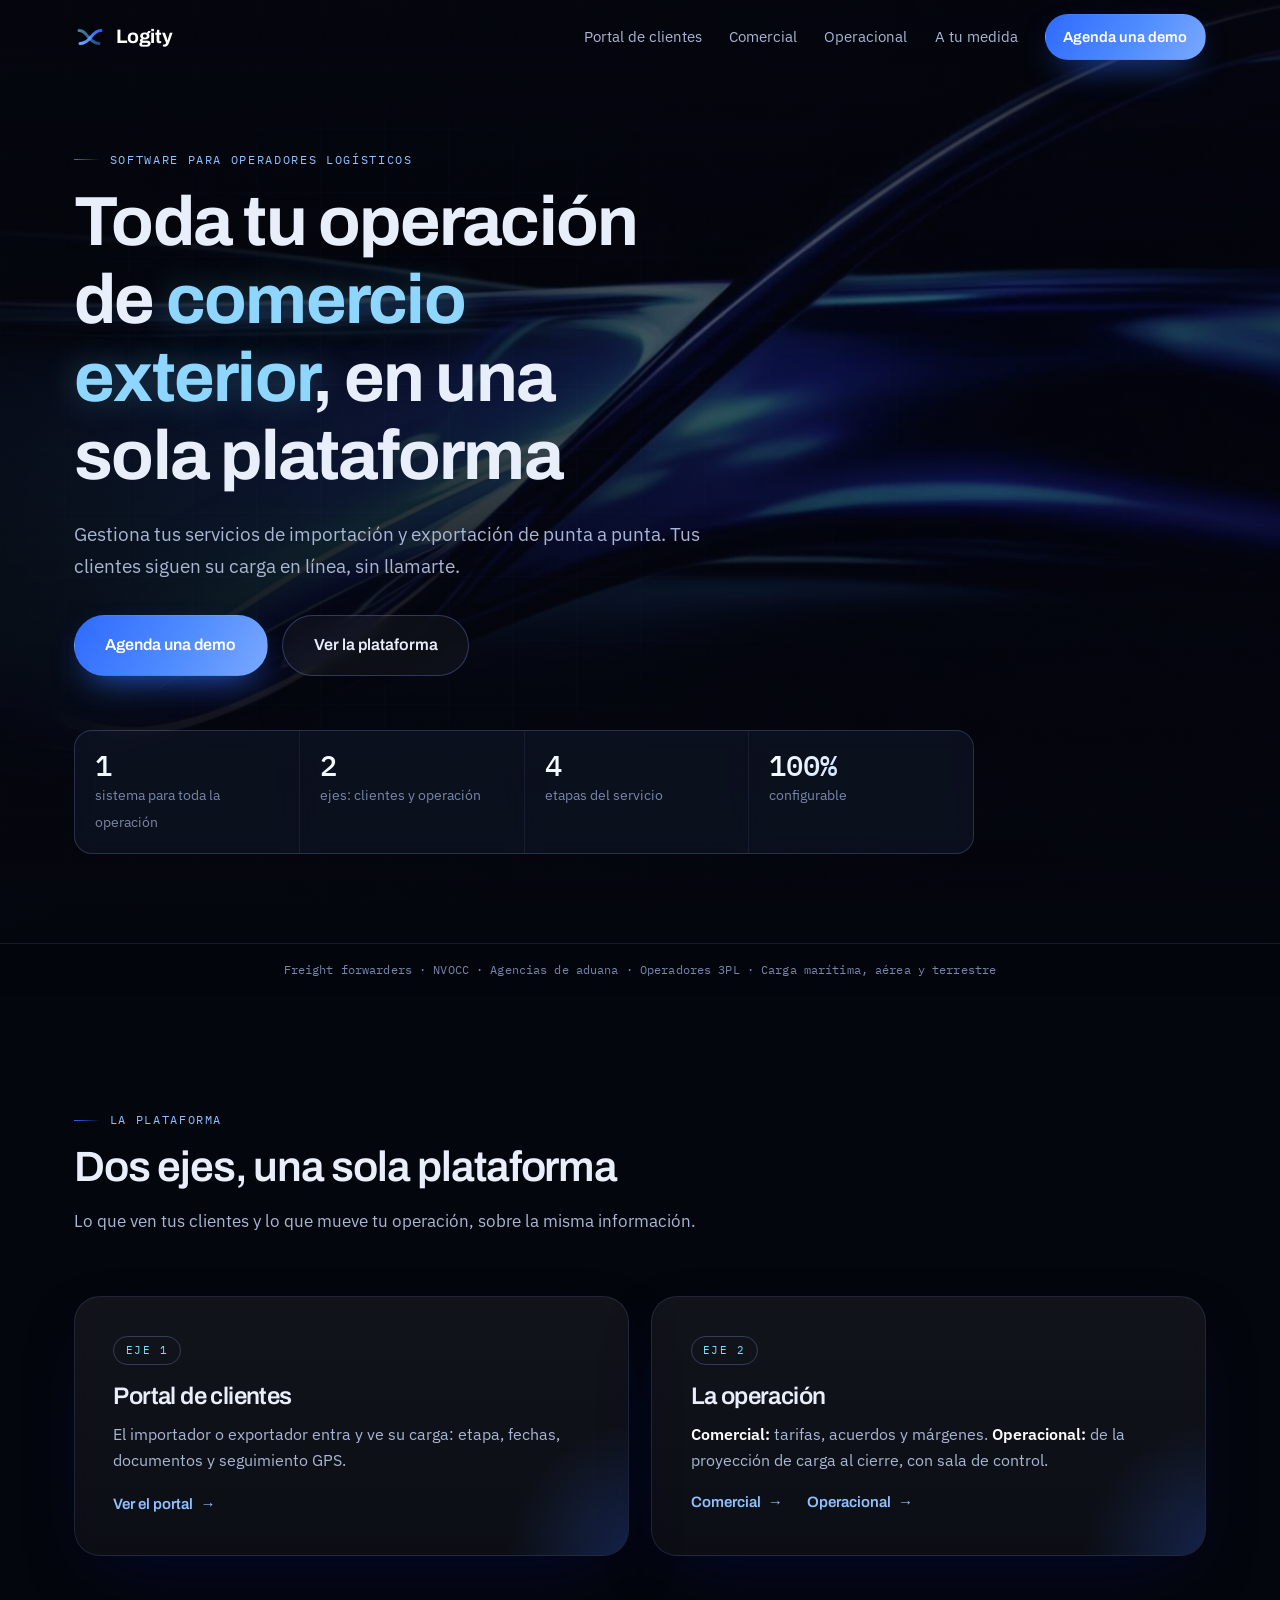
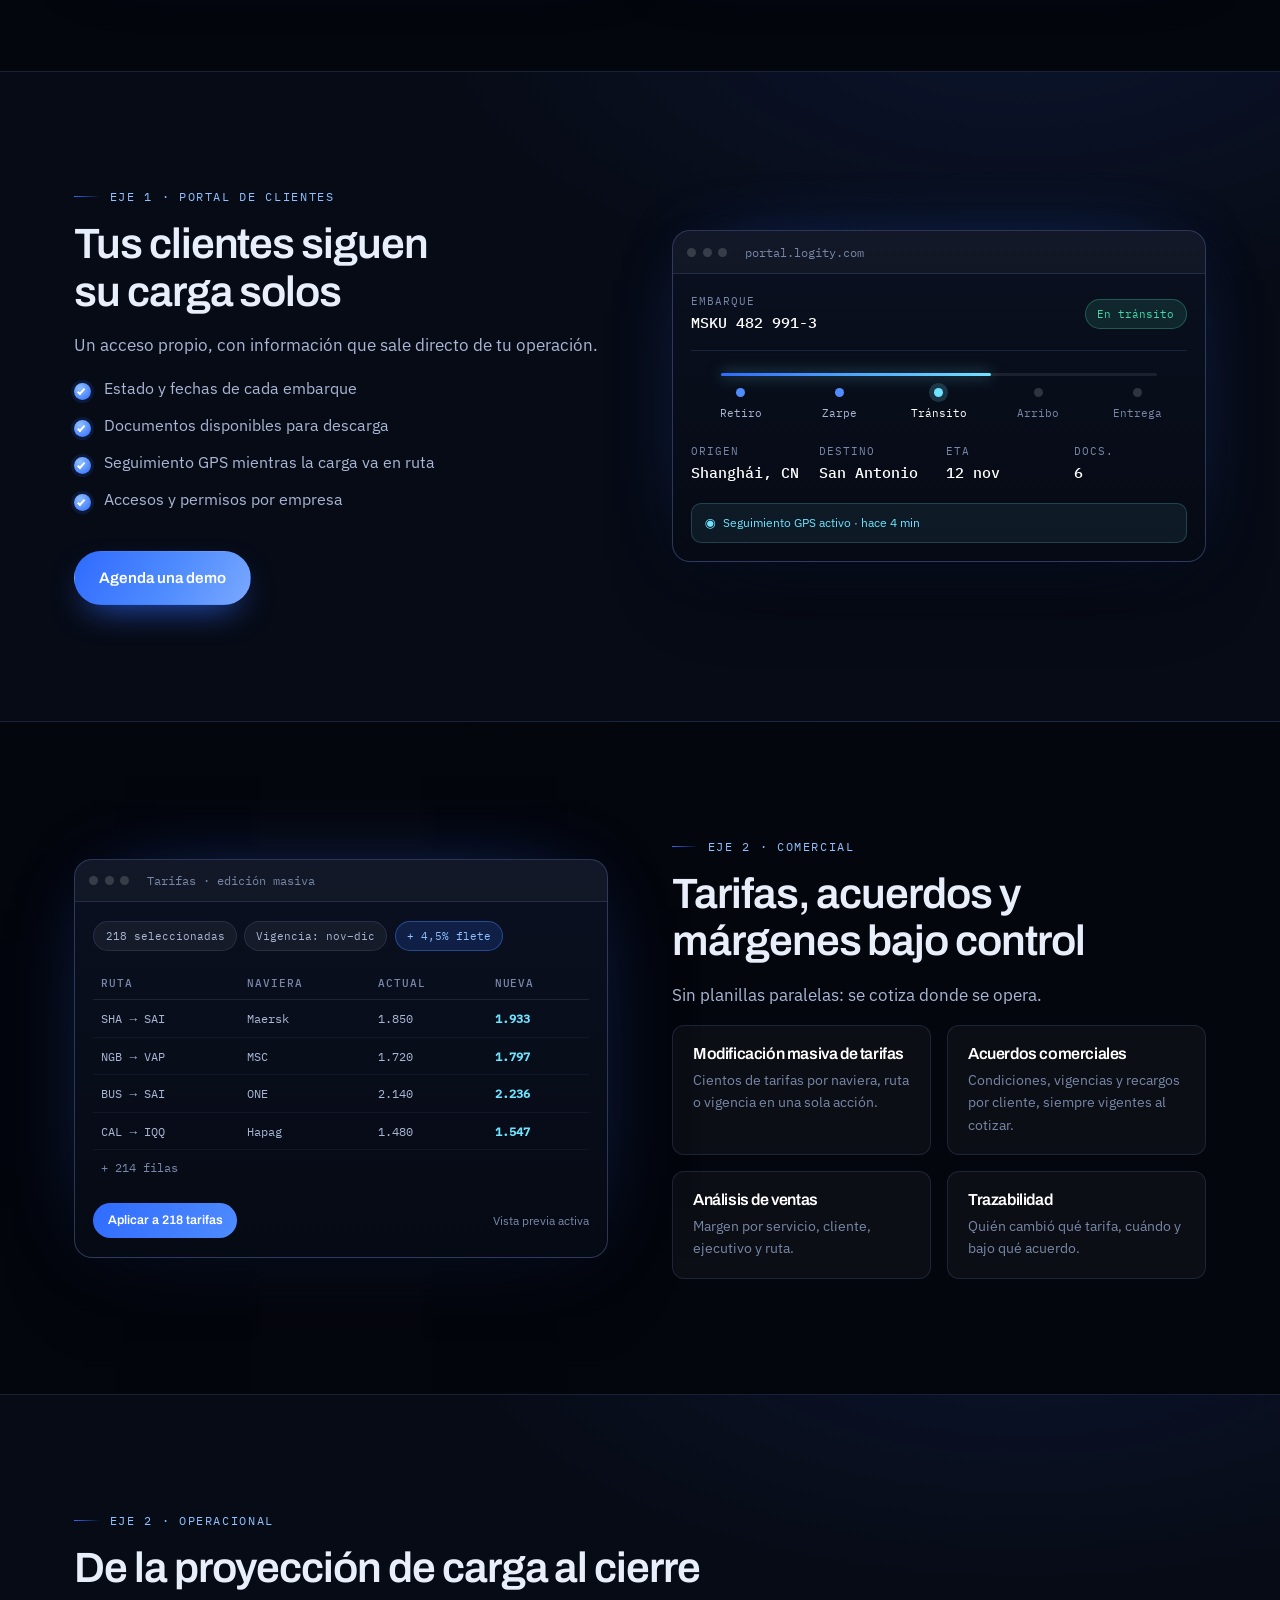
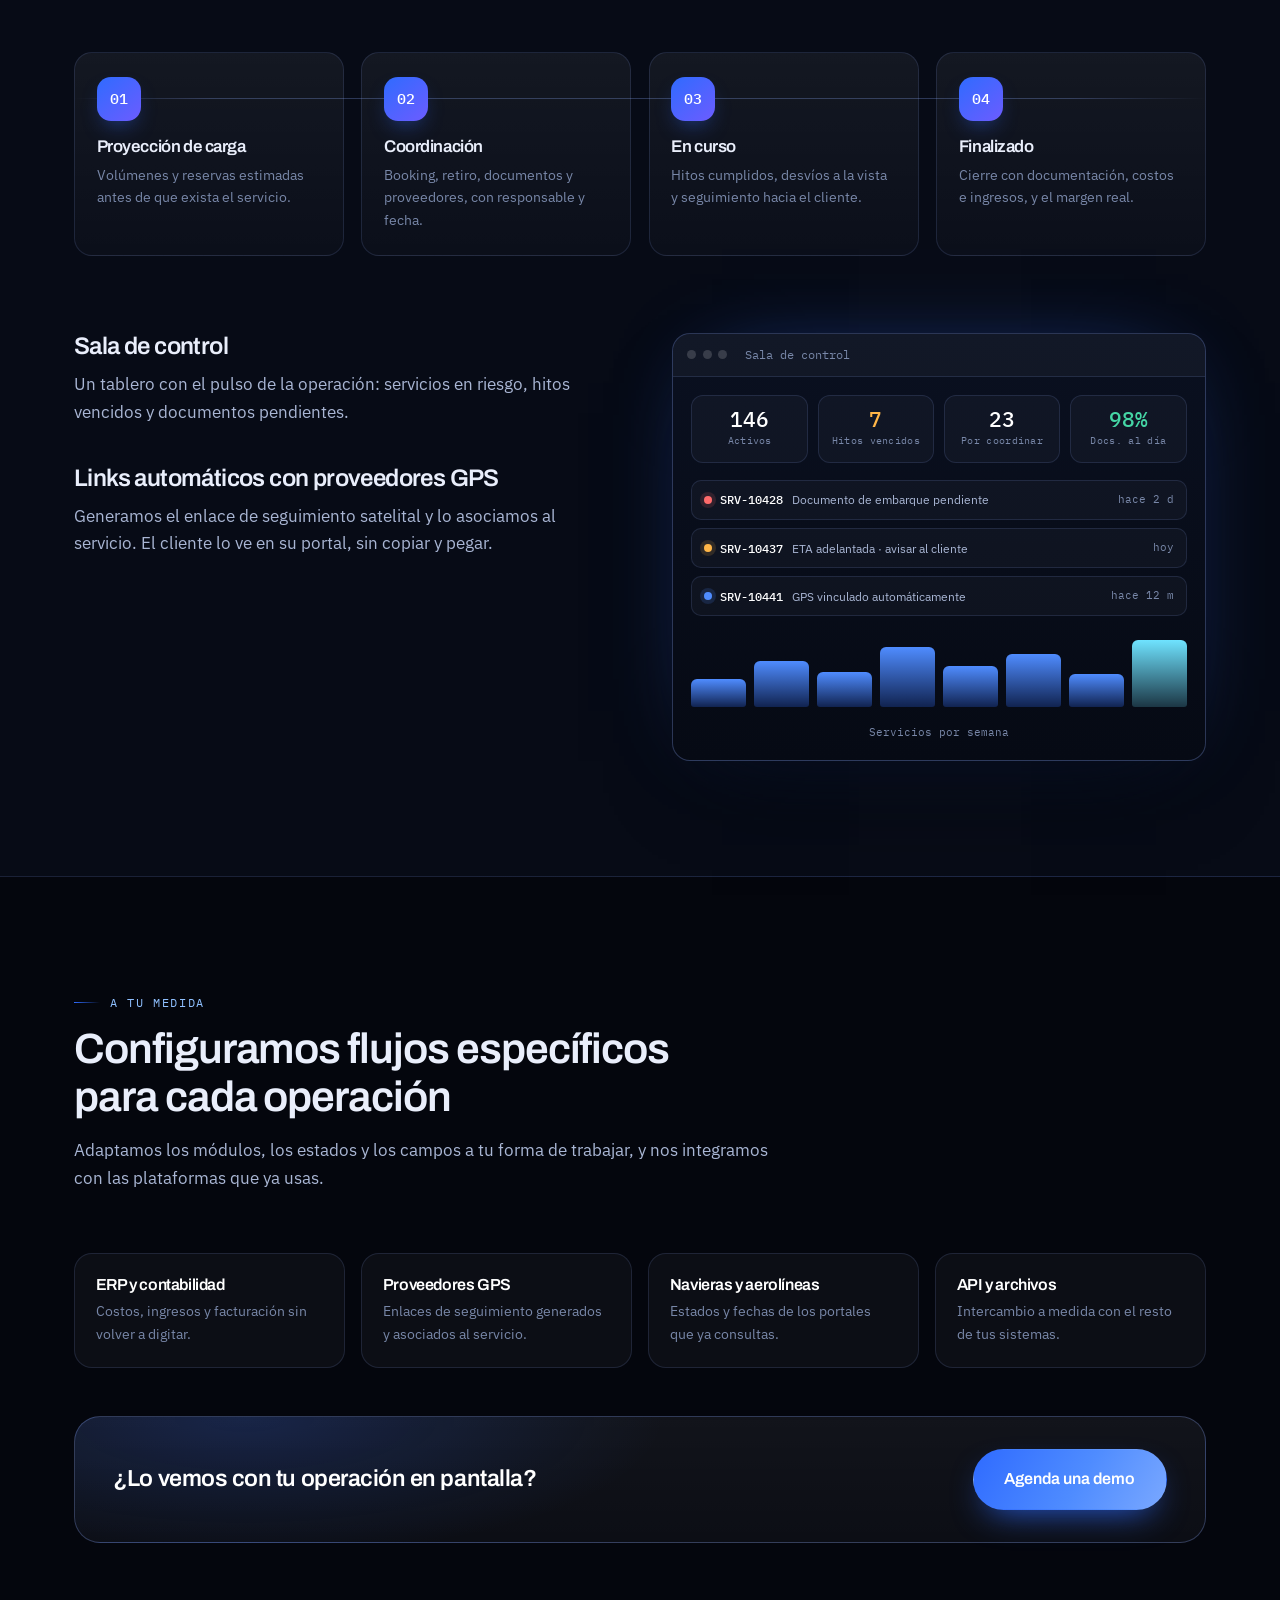
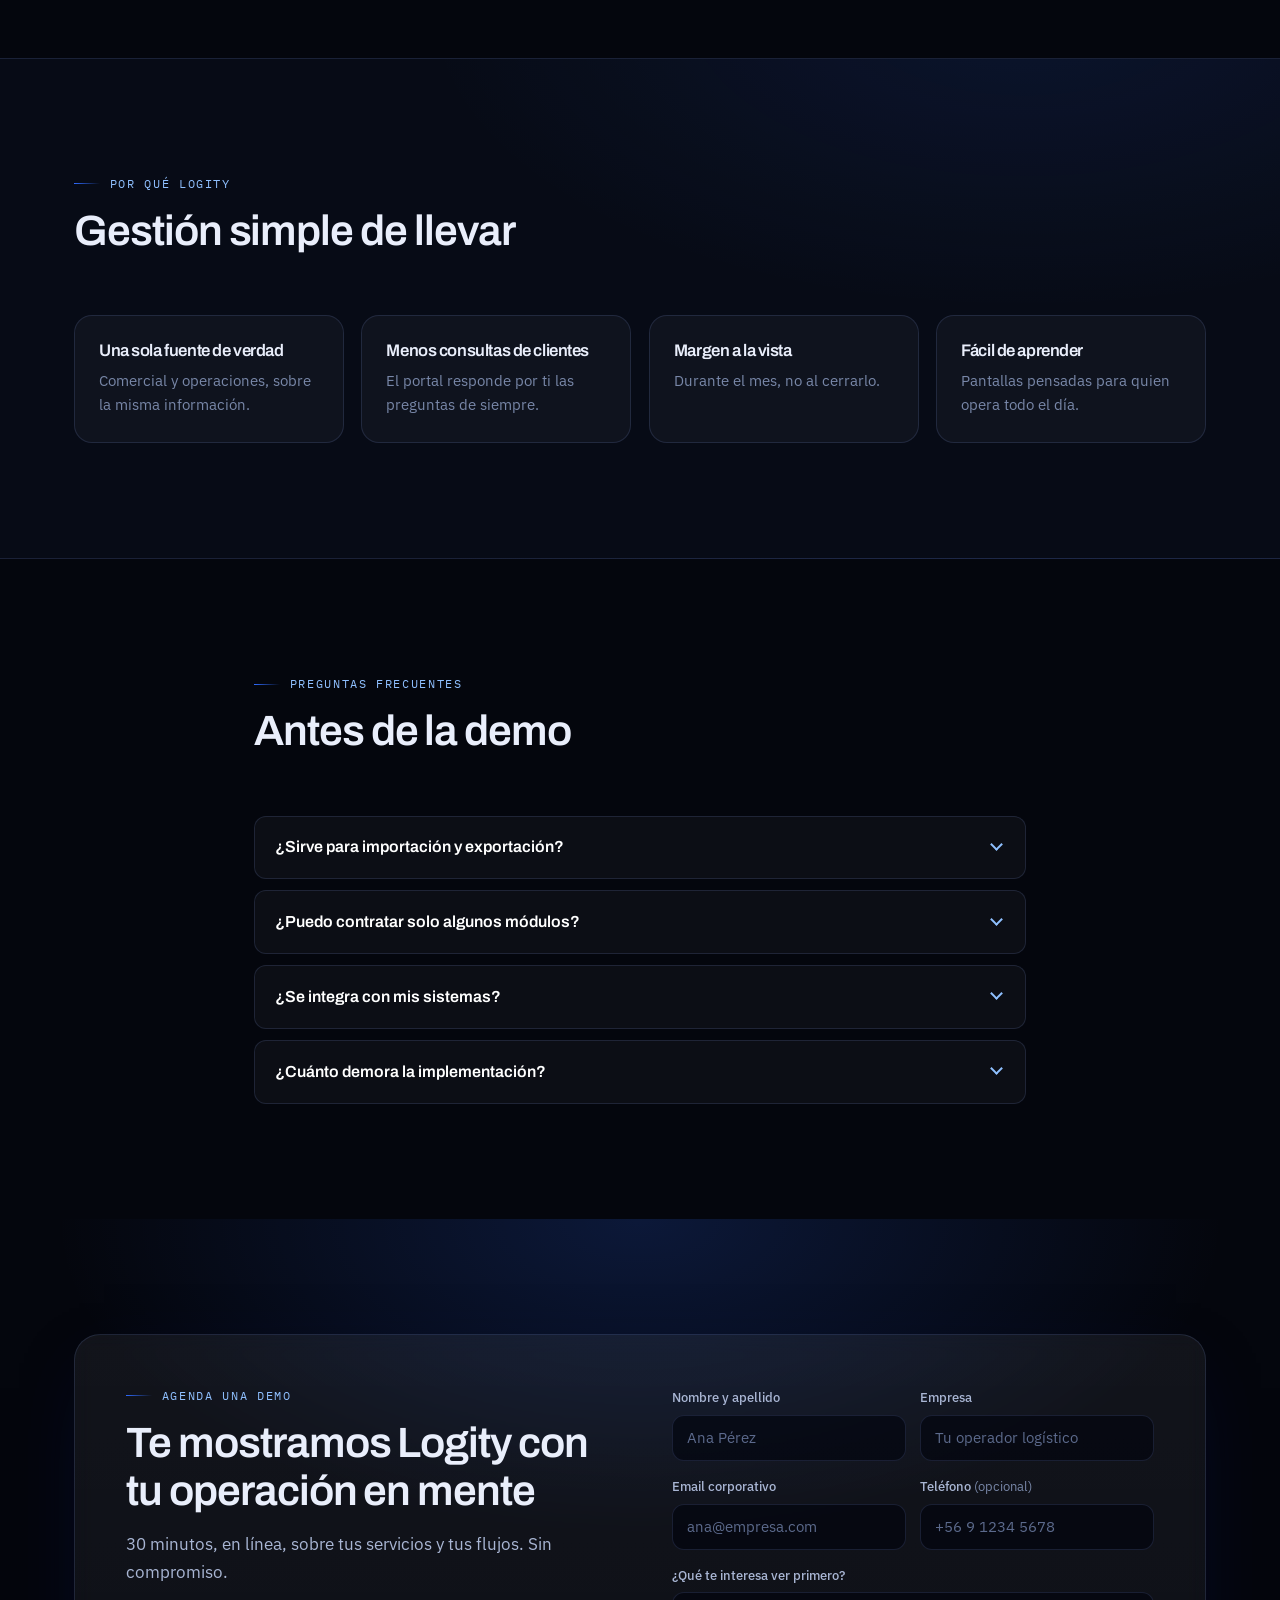
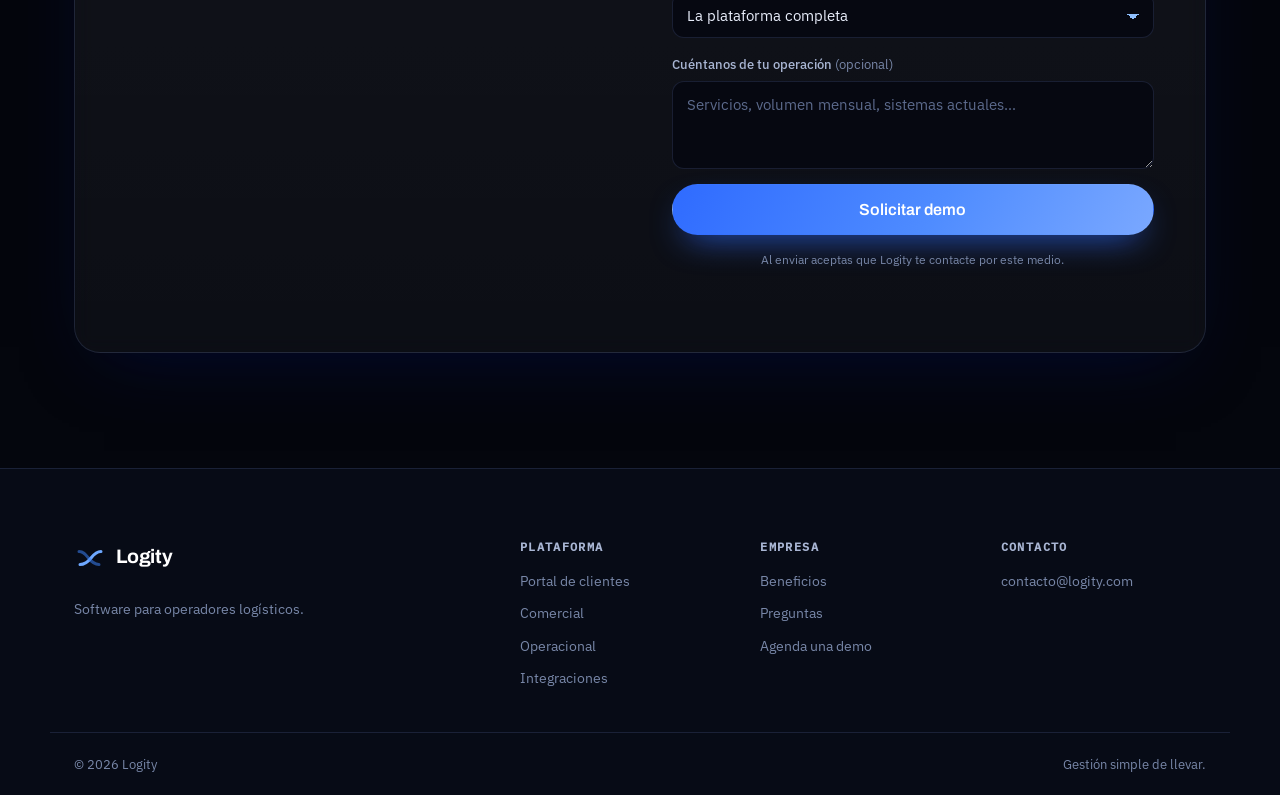
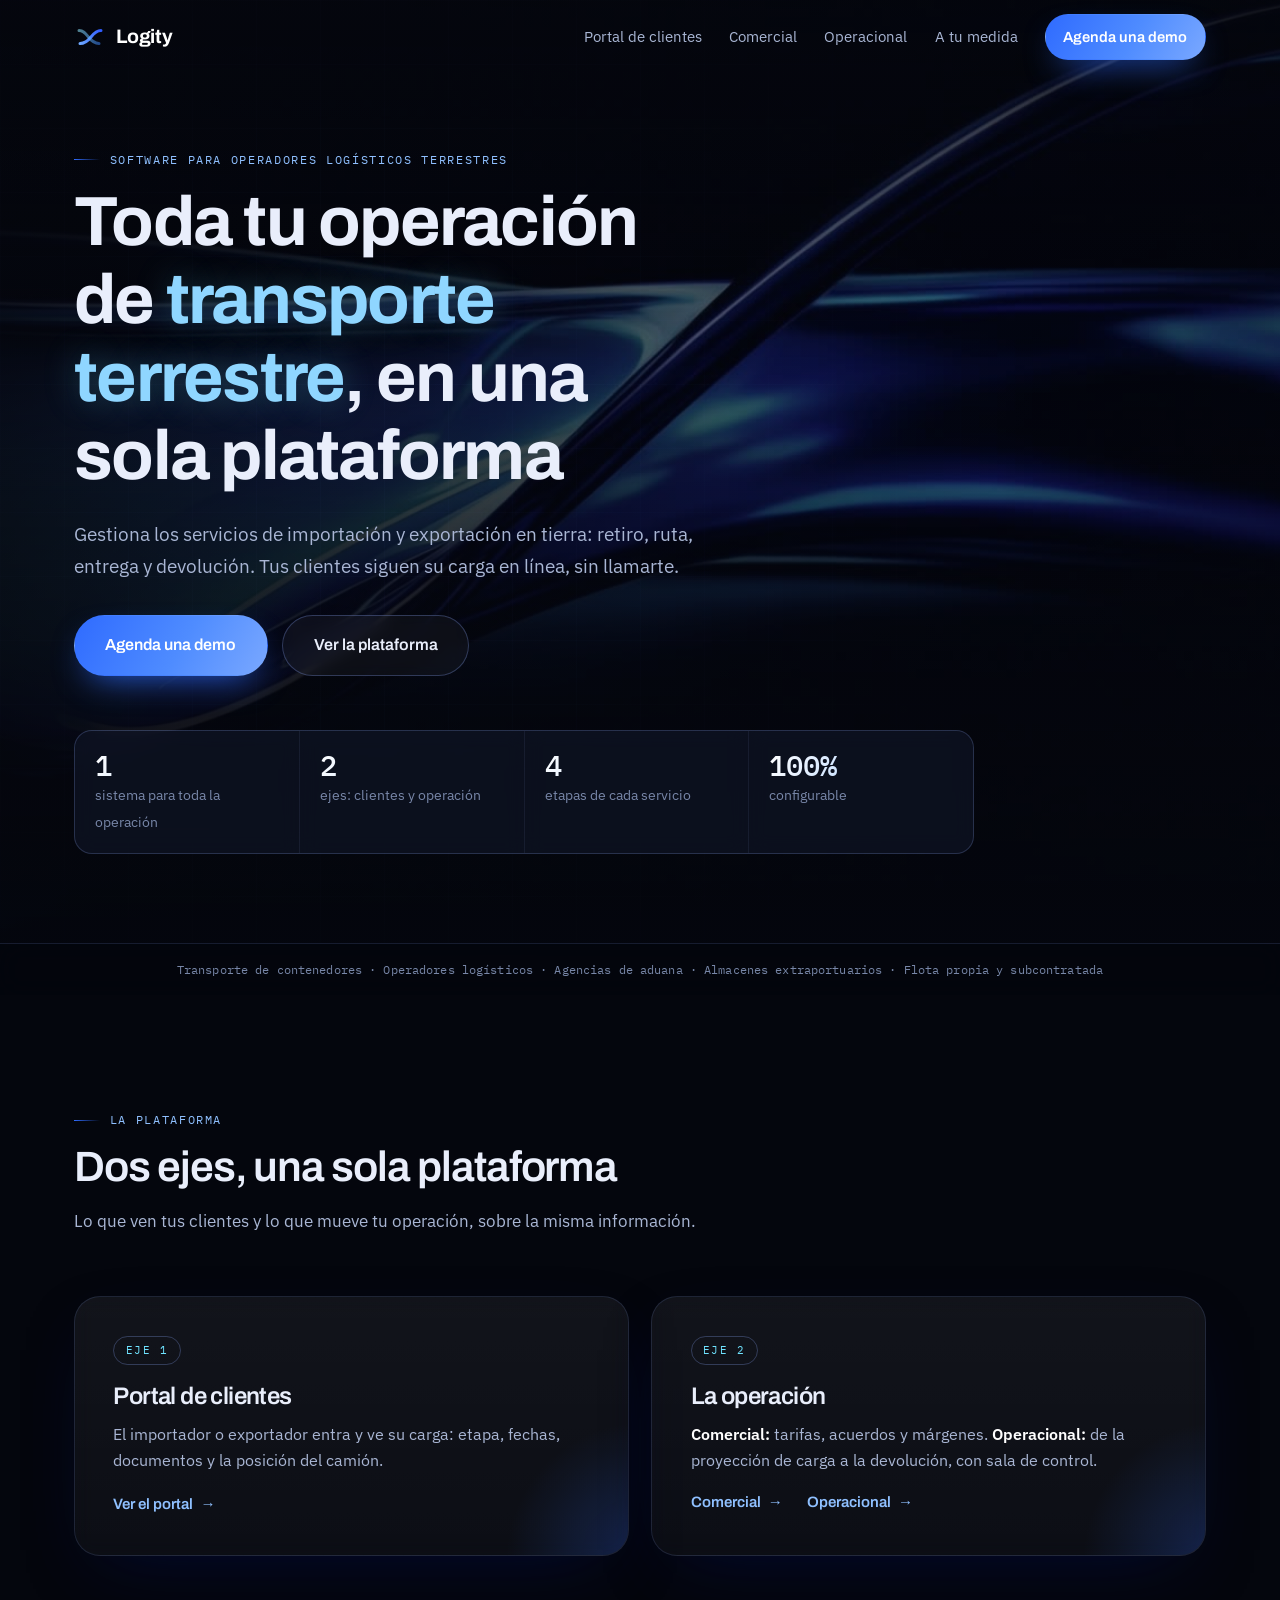
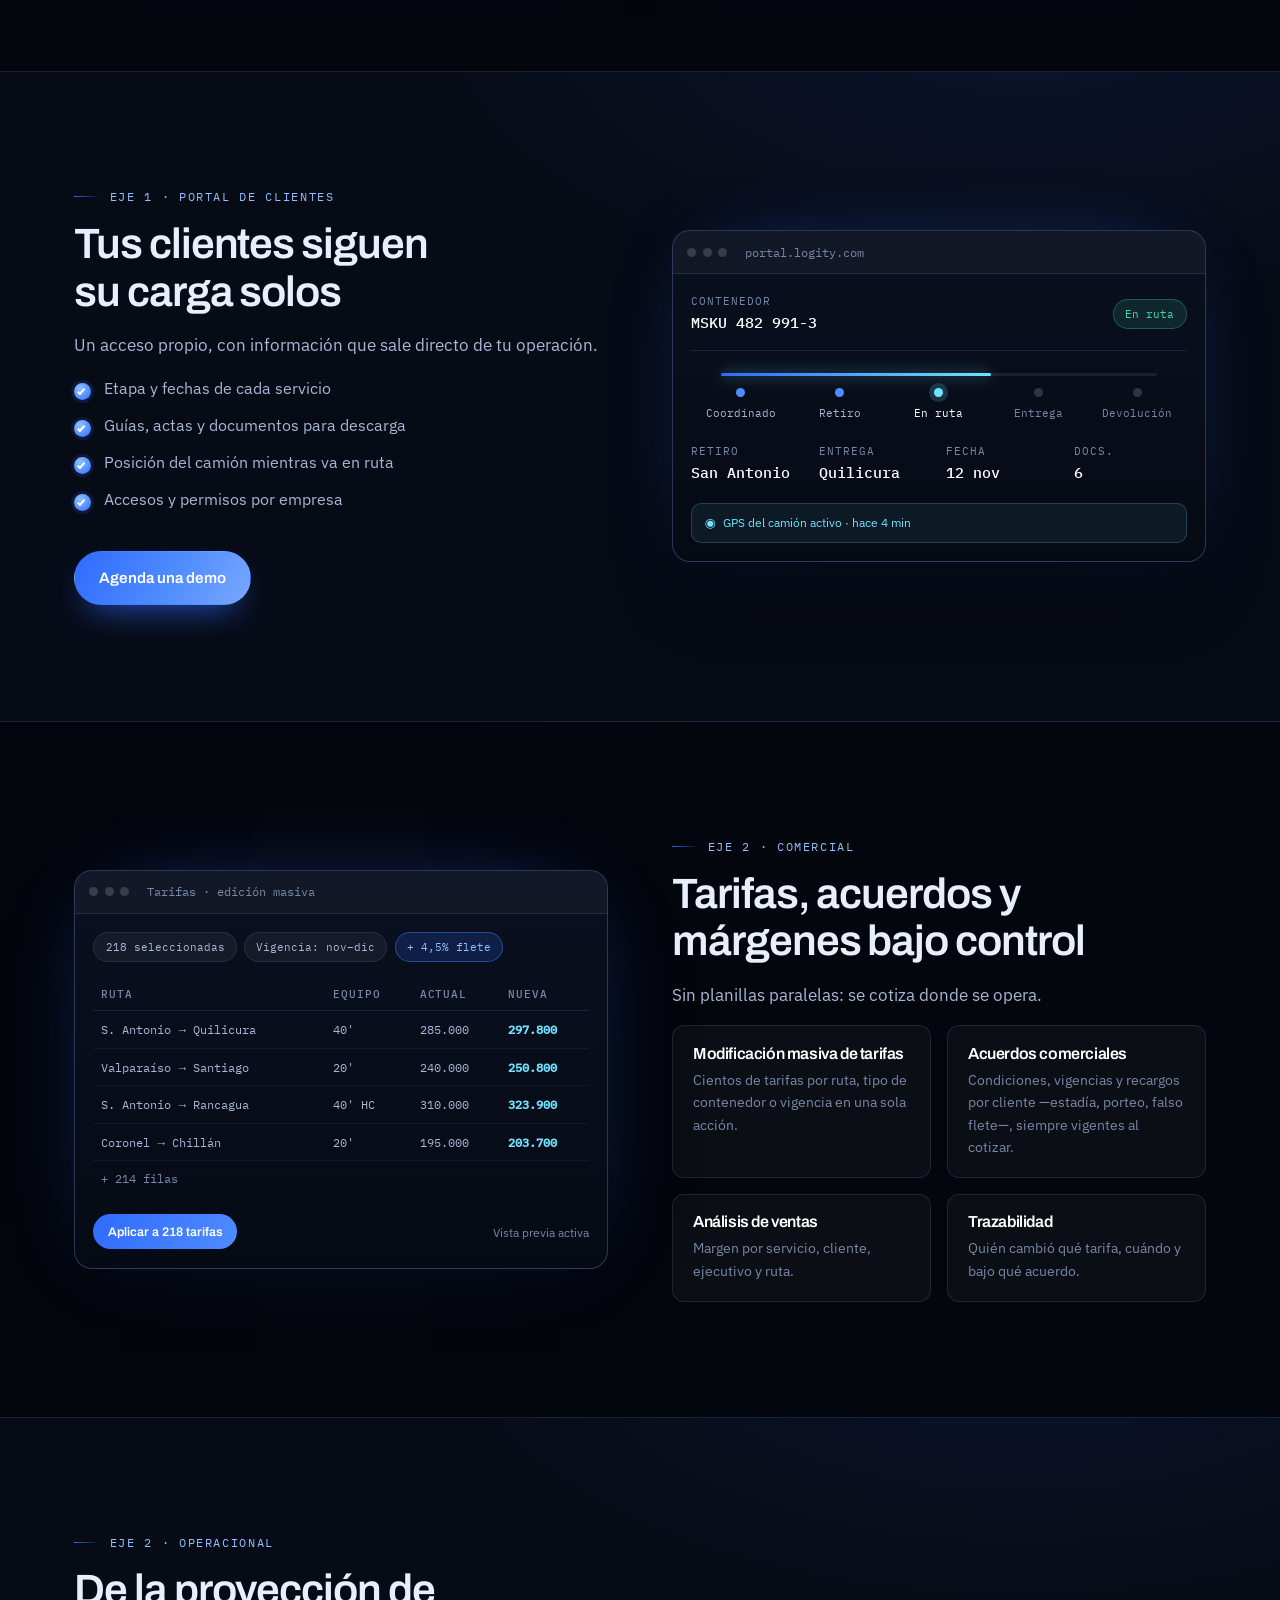
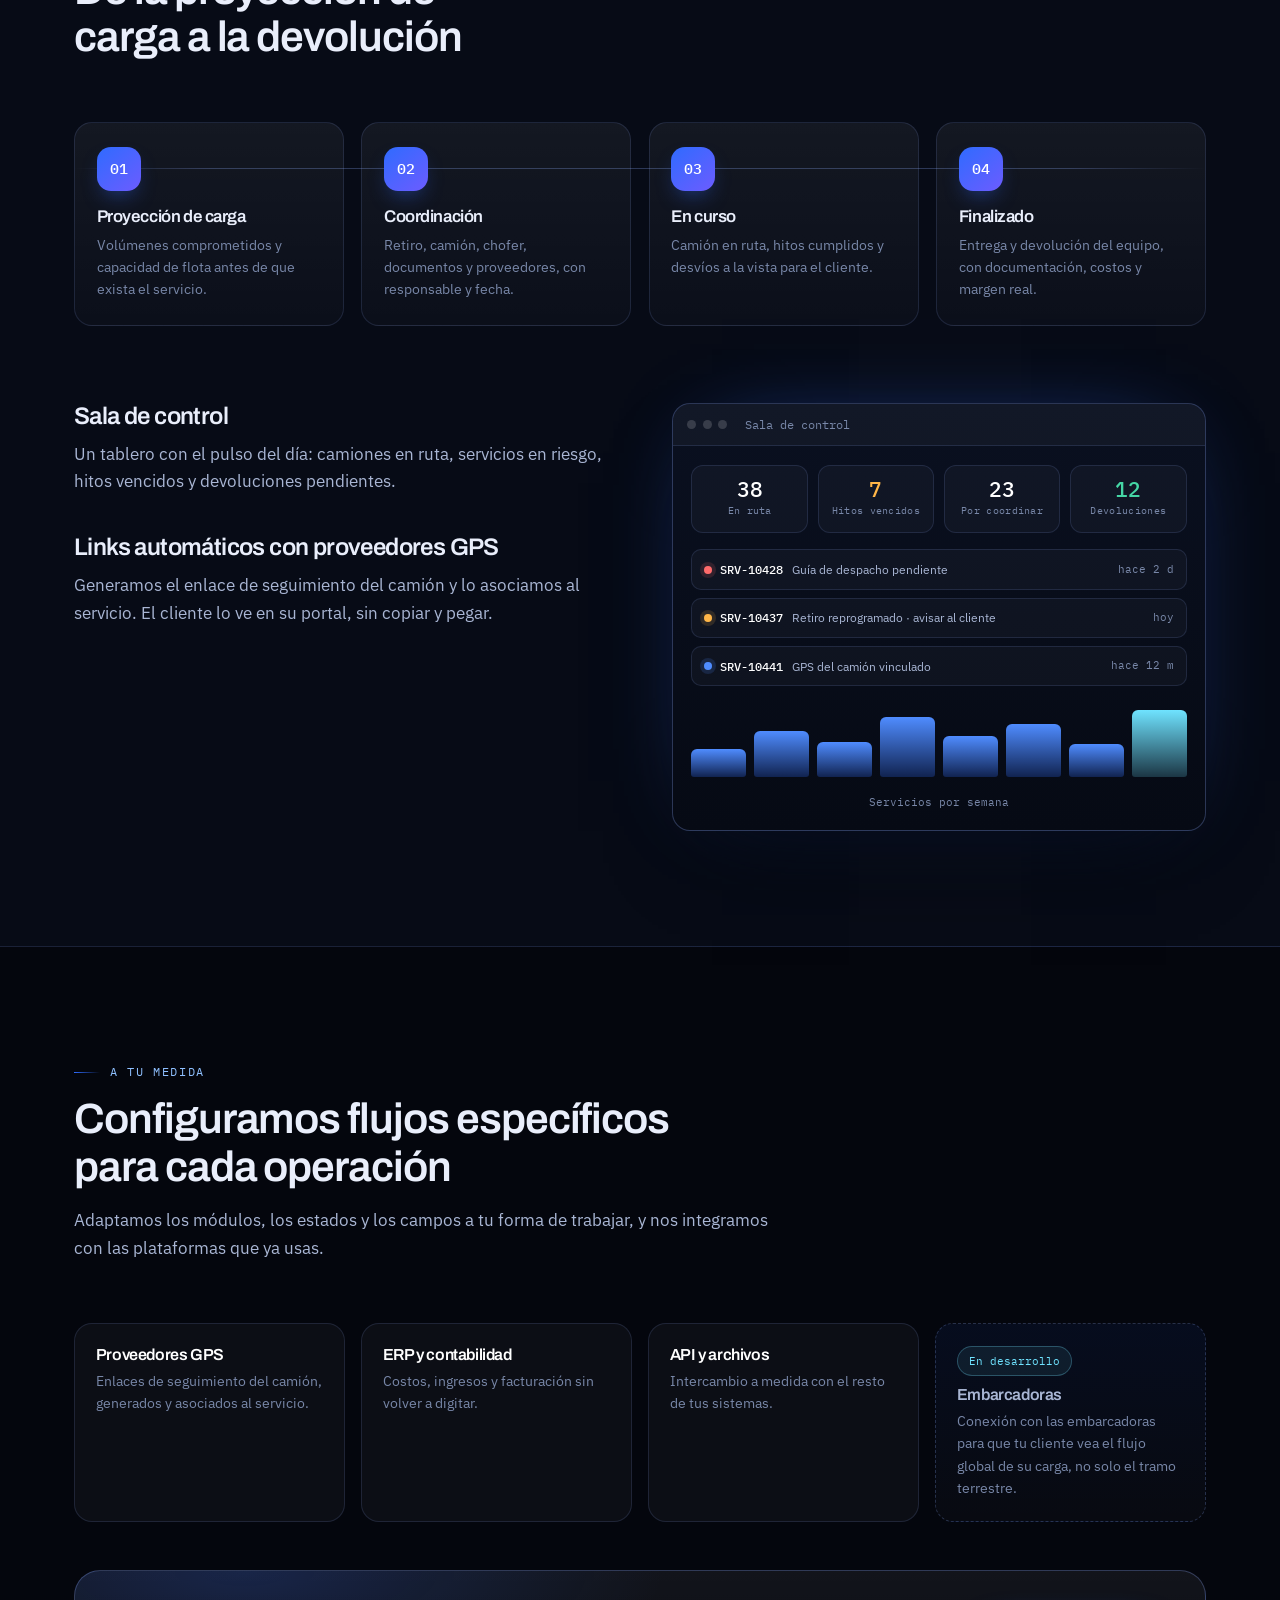
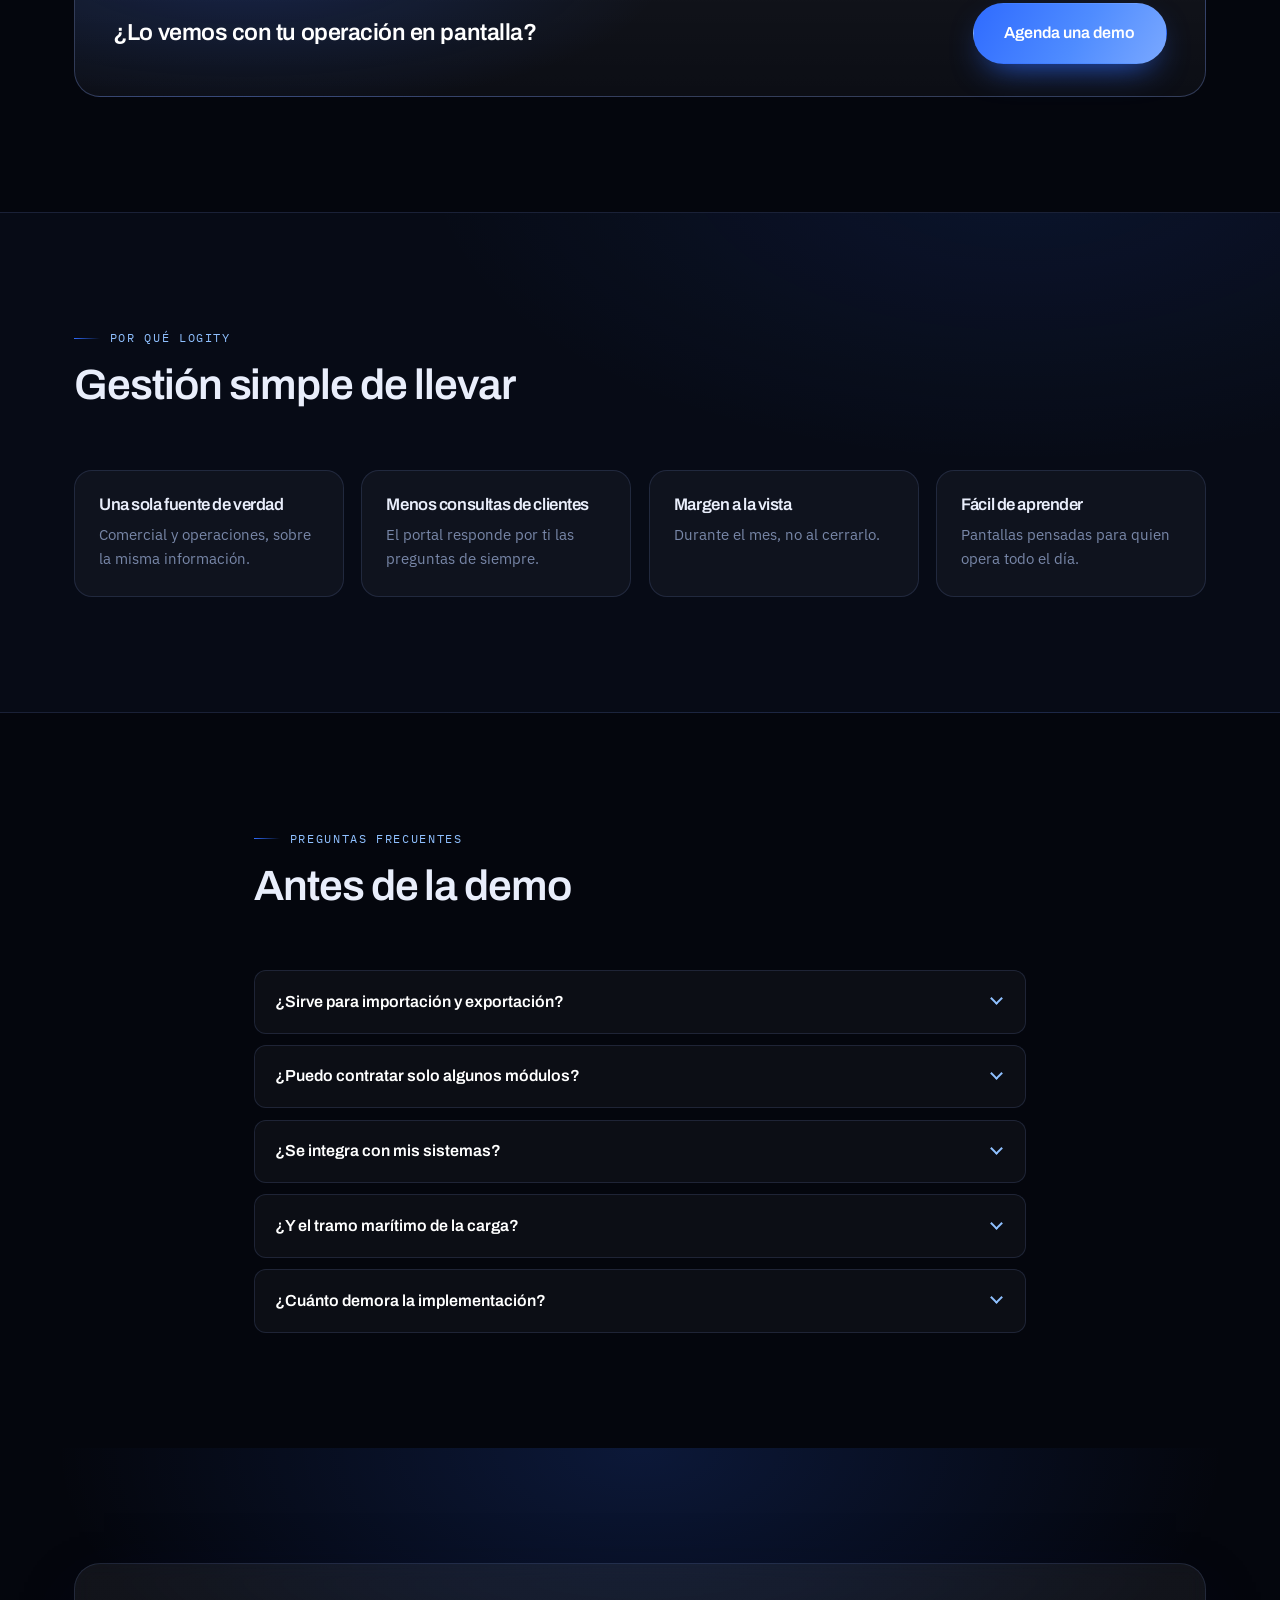
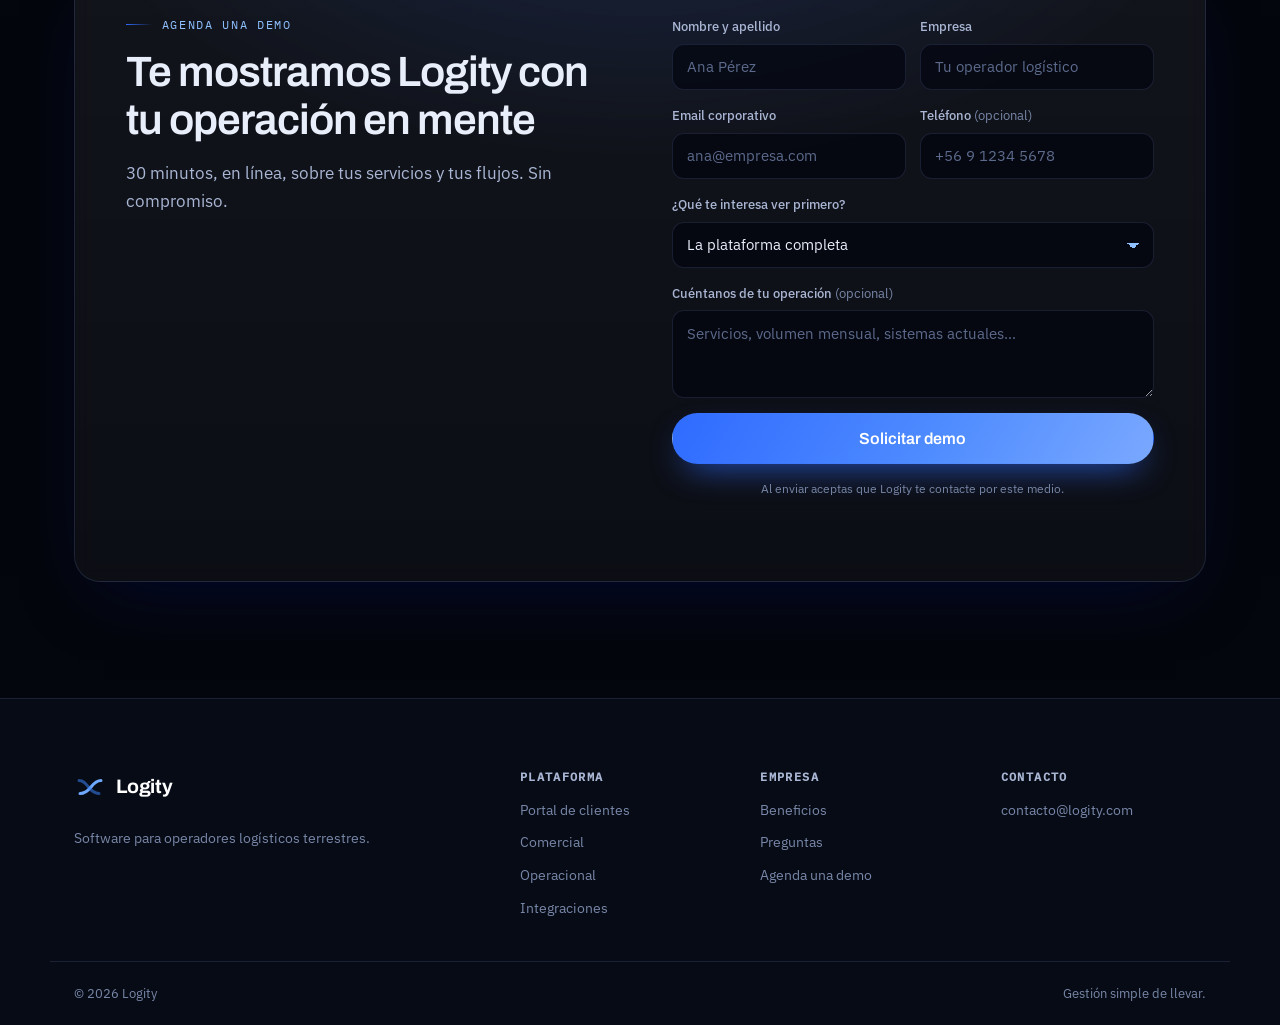
